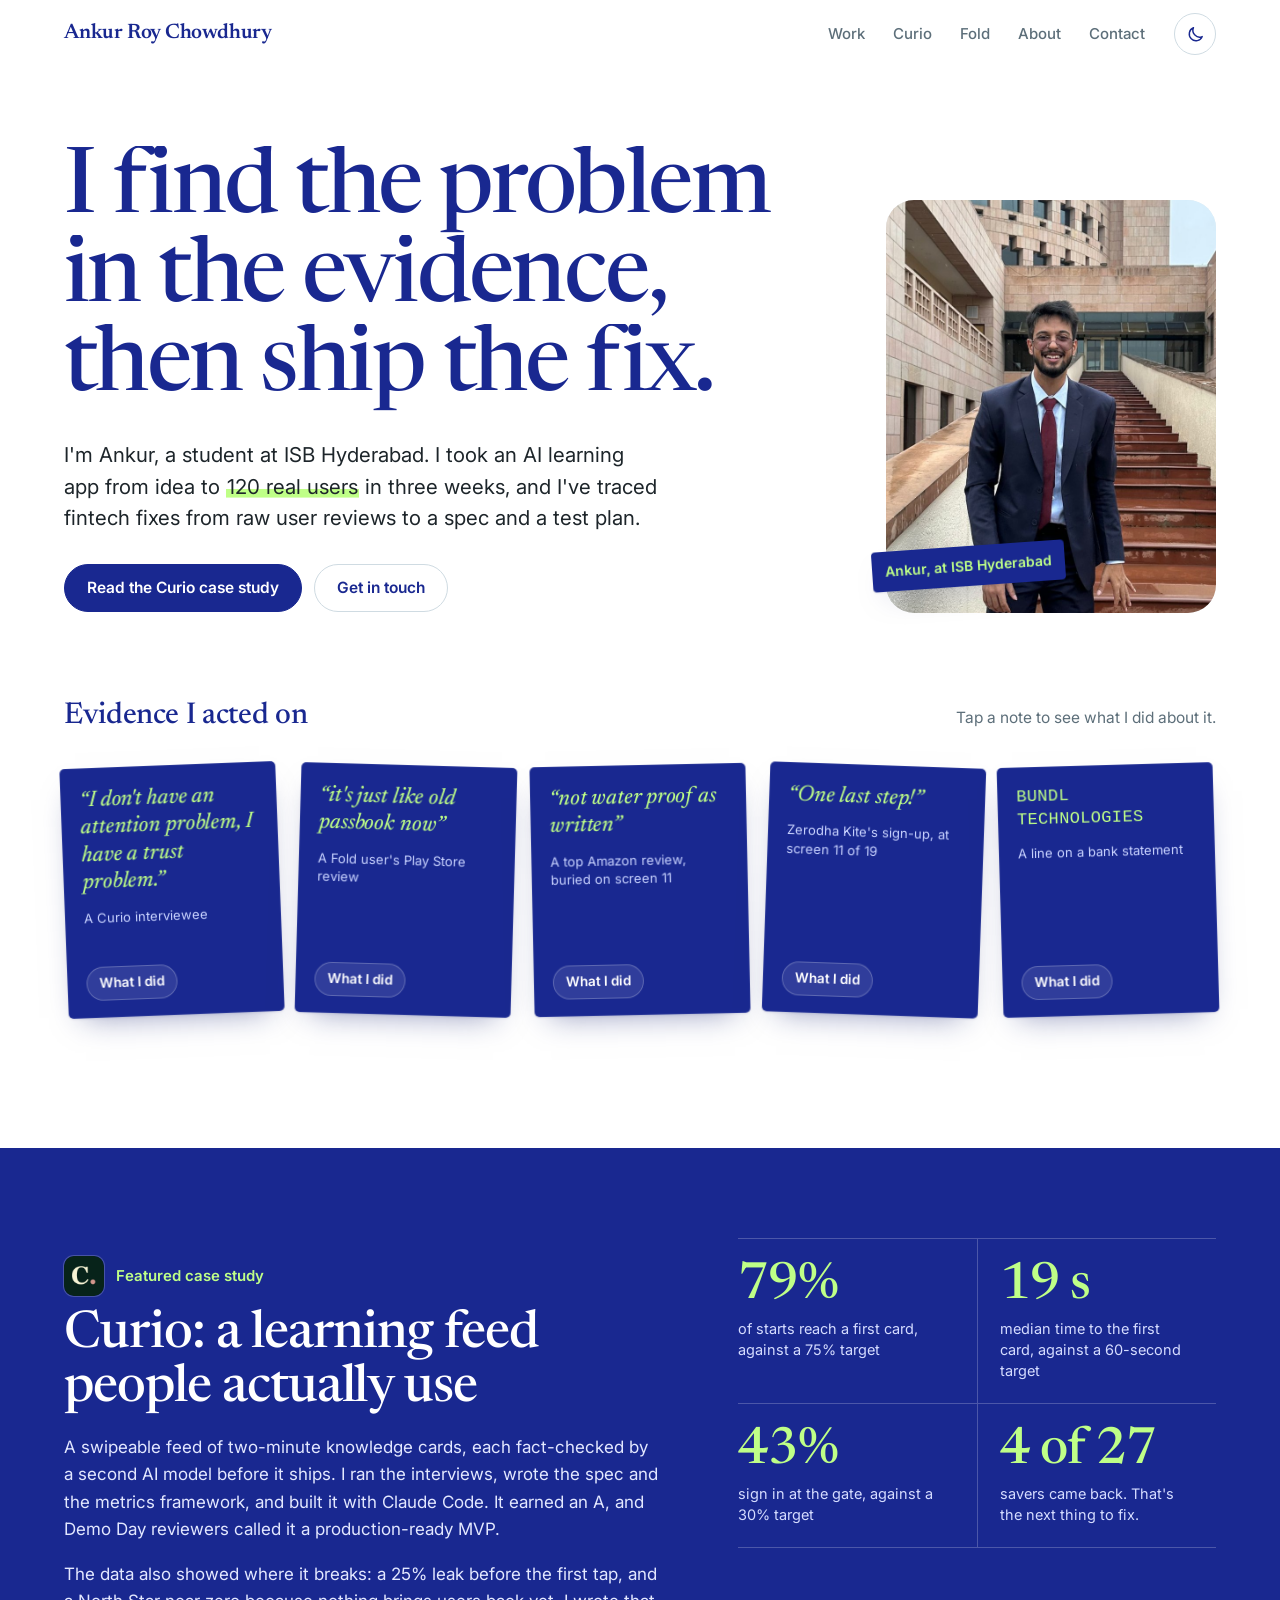
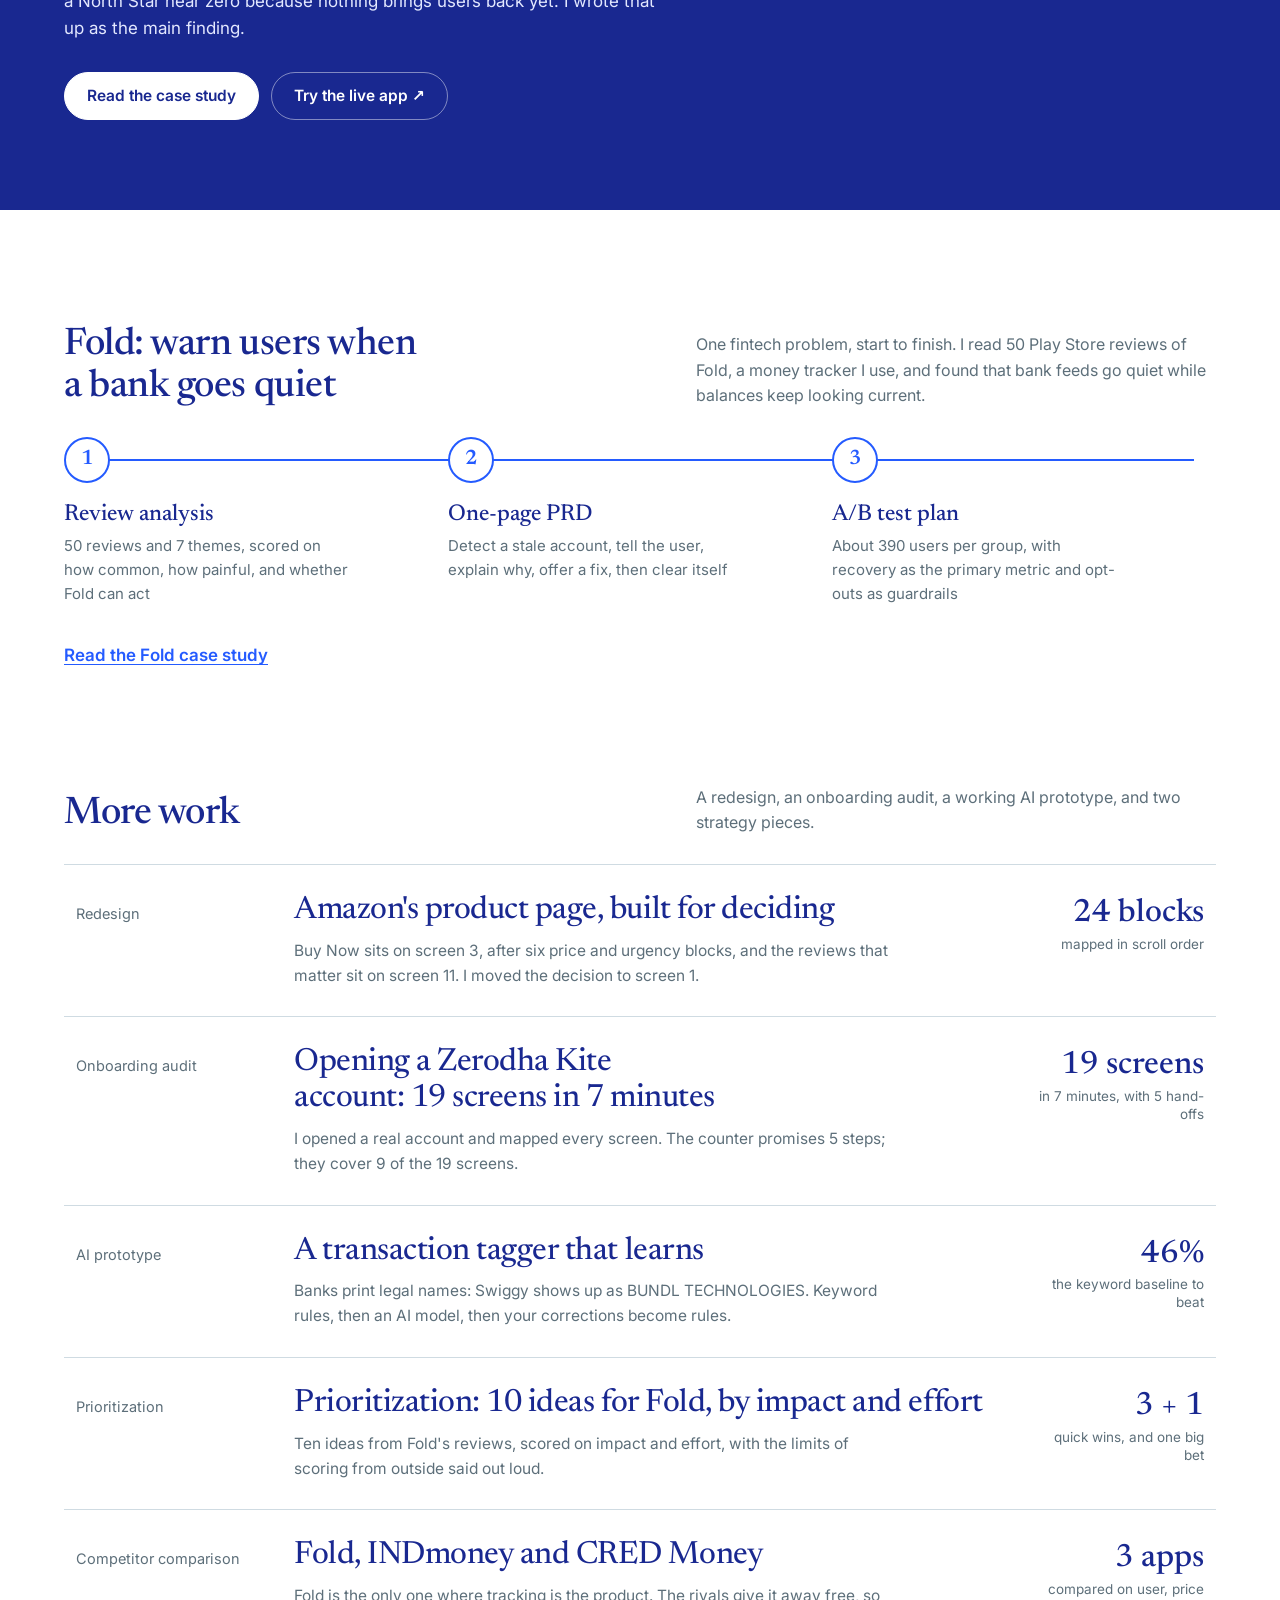
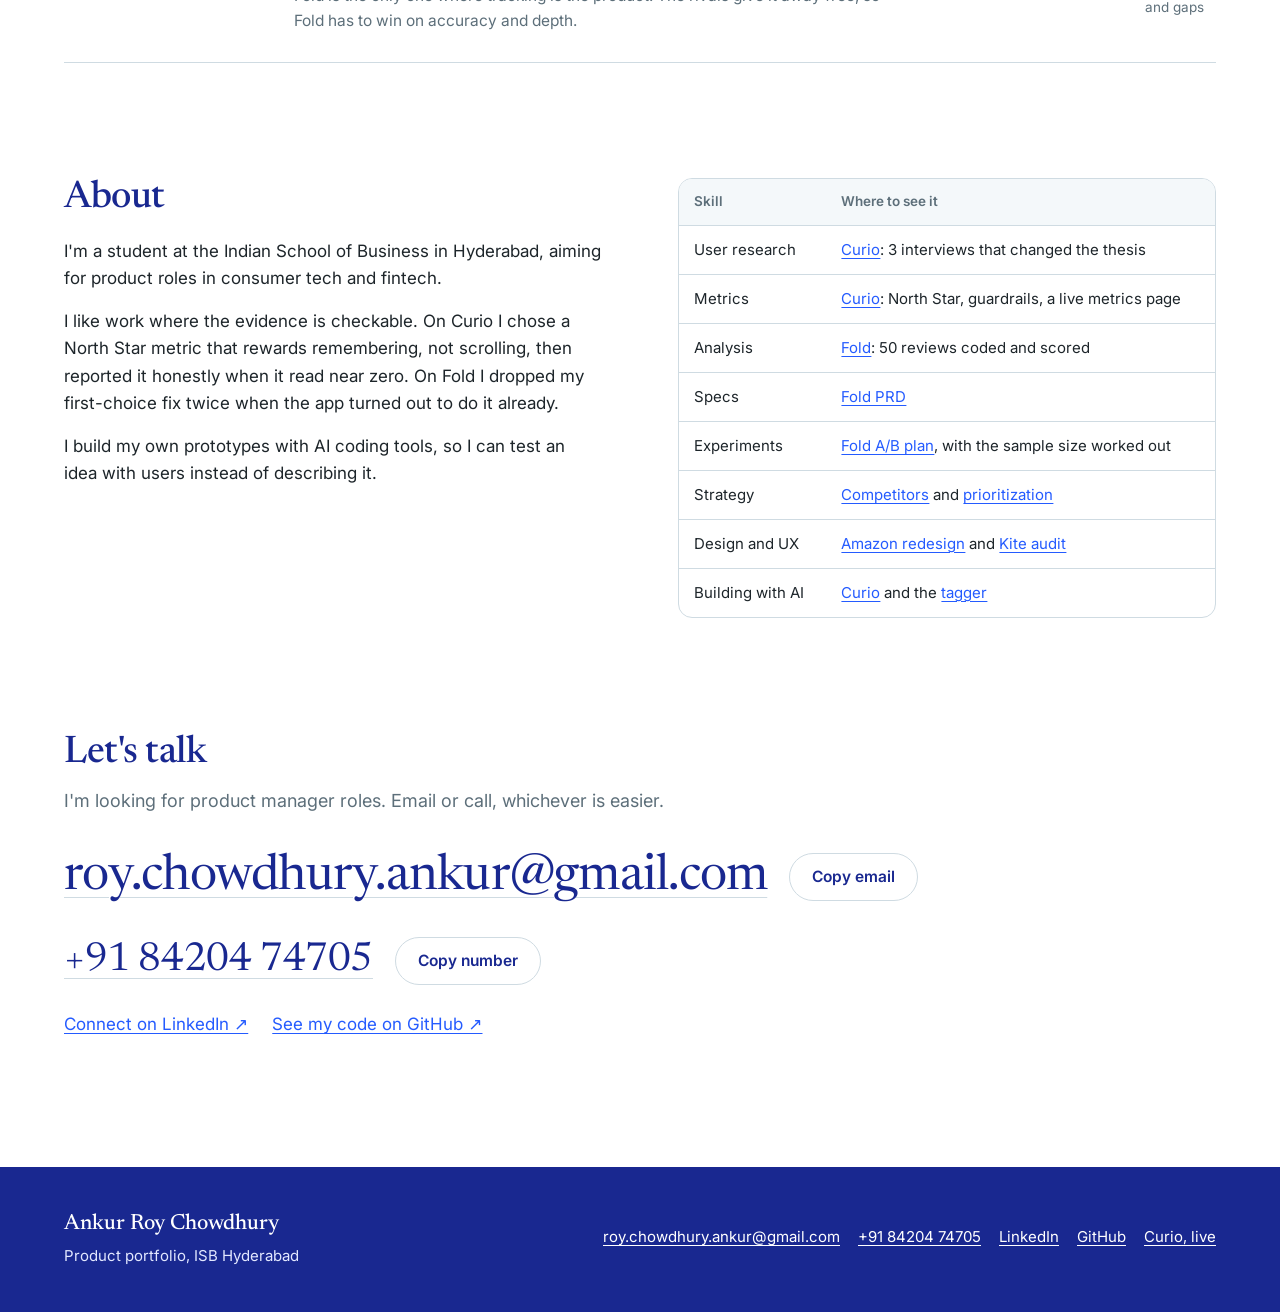
==== index.html @ 4458db8f "All files" ====
<!DOCTYPE html>
<html lang="en">
<head>
<meta charset="utf-8">
<meta name="viewport" content="width=device-width, initial-scale=1, viewport-fit=cover">
<title>Ankur Roy Chowdhury | Product portfolio</title>
<meta name="description" content="Product portfolio of Ankur Roy Chowdhury, ISB Hyderabad: a live AI product with 120 users, a fintech fix traced from 50 reviews to an A/B test, and audits of Amazon and Zerodha.">
<meta name="author" content="Ankur Roy Chowdhury">
<meta property="og:title" content="Ankur Roy Chowdhury | Product portfolio">
<meta property="og:description" content="Product portfolio of Ankur Roy Chowdhury, ISB Hyderabad: a live AI product with 120 users, a fintech fix traced from 50 reviews to an A/B test, and audits of Amazon and Zerodha.">
<meta property="og:type" content="website">
<meta property="og:image" content="/assets/img/og.png">
<meta name="twitter:card" content="summary_large_image">
<meta name="theme-color" content="#FFFFFF">
<link rel="icon" href="data:image/svg+xml,%3Csvg xmlns='http://www.w3.org/2000/svg' viewBox='0 0 64 64'%3E%3Crect width='64' height='64' rx='14' fill='%23192890'/%3E%3Crect x='14' y='40' width='36' height='8' rx='1' fill='%23BFFF87'/%3E%3Ctext x='32' y='45' font-family='Georgia,serif' font-size='38' font-weight='600' text-anchor='middle' fill='%23FFFFFF'%3EA%3C/text%3E%3C/svg%3E">
<link rel="apple-touch-icon" href="/assets/img/icon-180.png">
<link rel="preload" href="/assets/fonts/newsreader-latin.woff2" as="font" type="font/woff2" crossorigin>
<link rel="preload" href="/assets/fonts/inter-latin.woff2" as="font" type="font/woff2" crossorigin>
<link rel="stylesheet" href="/assets/site.css">
<script>(function(){var r=document.documentElement;r.classList.add('js');try{var t=localStorage.getItem('theme');if(t==='dark'||t==='light')r.setAttribute('data-theme',t)}catch(e){}try{if(document.referrer&&new URL(document.referrer).origin===location.origin)r.classList.add('no-intro')}catch(e){}})();</script>
<script src="/assets/site.js" defer></script>
</head>
<body>
<a class="skip" href="#main">Skip to content</a>

<header class="site-head"><div class="wrap head-row">
  <a class="brand" href="/">Ankur Roy Chowdhury</a>
  <nav class="nav" aria-label="Main">
    <a href="/#work">Work</a><a href="/curio">Curio</a><a href="/fold">Fold</a><a href="/#about">About</a><a href="/#contact">Contact</a>
  </nav>
  <div class="tools">
    <button class="icon-btn" type="button" data-haptics-toggle hidden aria-pressed="true" aria-label="Turn haptics off"><svg viewBox="0 0 24 24" fill="none" stroke="currentColor" stroke-width="1.8" stroke-linecap="round" stroke-linejoin="round" aria-hidden="true" focusable="false"><rect x="8" y="3.5" width="8" height="17" rx="2.2"/><path class="i-wave" d="M4.6 9v6M19.4 9v6M1.9 10.6v2.8M22.1 10.6v2.8"/><path class="i-slash" d="M3.5 3.5l17 17"/></svg></button>
    <button class="icon-btn" type="button" data-theme-toggle aria-label="Switch to dark mode"><svg class="i-moon" viewBox="0 0 24 24" fill="none" stroke="currentColor" stroke-width="1.8" stroke-linecap="round" stroke-linejoin="round" aria-hidden="true" focusable="false"><path d="M20.5 14.6A8.5 8.5 0 0 1 9.4 3.5a8.5 8.5 0 1 0 11.1 11.1z"/></svg><svg class="i-sun" viewBox="0 0 24 24" fill="none" stroke="currentColor" stroke-width="1.8" stroke-linecap="round" stroke-linejoin="round" aria-hidden="true" focusable="false"><circle cx="12" cy="12" r="4.2"/><path d="M12 2.5v2.2M12 19.3v2.2M4.6 4.6l1.6 1.6M17.8 17.8l1.6 1.6M2.5 12h2.2M19.3 12h2.2M4.6 19.4l1.6-1.6M17.8 6.2l1.6-1.6"/></svg></button>
    <button class="icon-btn menu-btn" type="button" aria-haspopup="dialog" aria-expanded="false" aria-label="Open menu"><svg viewBox="0 0 24 24" fill="none" stroke="currentColor" stroke-width="1.8" stroke-linecap="round" stroke-linejoin="round" aria-hidden="true" focusable="false"><path d="M4 7.5h16M4 12h16M4 16.5h16"/></svg></button>
  </div>
</div></header>
<dialog class="menu" aria-label="Menu">
  <div class="menu-top"><a class="brand" href="/">Ankur Roy Chowdhury</a><button class="icon-btn" type="button" data-close aria-label="Close menu"><svg viewBox="0 0 24 24" fill="none" stroke="currentColor" stroke-width="1.8" stroke-linecap="round" stroke-linejoin="round" aria-hidden="true" focusable="false"><path d="M6 6l12 12M18 6 6 18"/></svg></button></div>
  <ul class="menu-list"><li style="--i:0"><a href="/curio">Curio<small>A live AI product with 120 users</small></a></li><li style="--i:1"><a href="/fold">Fold<small>From 50 reviews to an A/B test</small></a></li><li style="--i:2"><a href="/amazon">Amazon redesign<small>A product page built for deciding</small></a></li><li style="--i:3"><a href="/kite">Kite onboarding audit<small>19 screens in 7 minutes</small></a></li><li style="--i:4"><a href="/tagger">Tagger prototype<small>An AI tagger that learns</small></a></li><li style="--i:5"><a href="/prioritization">Prioritization<small>10 ideas, 3 quick wins</small></a></li><li style="--i:6"><a href="/competitors">Competitors<small>Fold, INDmoney and CRED Money</small></a></li><li style="--i:7"><a href="/#about">About</a></li><li style="--i:8"><a href="/#contact">Contact</a></li></ul>
</dialog>
<main id="main">

<section class="hero wrap" aria-labelledby="hero-title">
  <div class="hero-grid">
    <div>
      <h1 id="hero-title"><span class="line"><span style="--i:0">I find the problem</span></span><span class="line"><span style="--i:1">in the evidence,</span></span><span class="line"><span style="--i:2">then ship the fix.</span></span></h1>
      <p class="lede">I'm Ankur, a student at ISB Hyderabad. I took an AI learning app from idea to <span class="hl">120 real users</span> in three weeks, and I've traced fintech fixes from raw user reviews to a spec and a test plan.</p>
      <div class="cta">
        <a class="btn" href="/curio">Read the Curio case study</a>
        <a class="btn ghost" href="#contact">Get in touch</a>
      </div>
    </div>
    <figure class="portrait">
      <img src="/assets/img/ankur.jpg" alt="Ankur Roy Chowdhury in a navy suit, smiling, on the steps at the ISB Hyderabad campus" width="750" height="1000" fetchpriority="high">
      <figcaption>Ankur, at ISB Hyderabad</figcaption>
    </figure>
  </div>
  <div class="evidence">
    <div class="evidence-head"><h2>Evidence I acted on</h2><p>Tap a note to see what I did about it.</p></div>
    <ul class="notes">
    <li class="note" style="--r:-2.2deg;--i:0">
      <div class="note-inner">
        <div class="note-face note-front">
          <p class="note-quote">“I don't have an attention problem, I have a trust problem.”</p>
          <p class="note-src">A Curio interviewee</p>
          <div class="note-foot"><button type="button" class="note-flip" aria-expanded="false">What I did</button></div>
        </div>
        <div class="note-face note-back">
          <p class="note-fix">So every Curio card is fact-checked by a second AI model first. 120 people used it in three weeks.</p>
          <div class="note-foot"><a class="note-link" href="/curio">Curio case study</a><button type="button" class="note-flip is-icon" aria-expanded="false" aria-label="Flip back to the evidence"><svg viewBox="0 0 24 24" fill="none" stroke="currentColor" stroke-width="1.8" stroke-linecap="round" stroke-linejoin="round" aria-hidden="true" focusable="false"><path d="M4 12a8 8 0 1 0 2.6-5.9"/><path d="M4 4.5v4.2h4.2"/></svg></button></div>
        </div>
      </div>
    </li>
    <li class="note" style="--r:1.6deg;--i:1">
      <div class="note-inner">
        <div class="note-face note-front">
          <p class="note-quote">“it's just like old passbook now”</p>
          <p class="note-src">A Fold user's Play Store review</p>
          <div class="note-foot"><button type="button" class="note-flip" aria-expanded="false">What I did</button></div>
        </div>
        <div class="note-face note-back">
          <p class="note-fix">Bank feeds go quiet while balances still look current. I spec'd an alert, and an A/B test to prove it.</p>
          <div class="note-foot"><a class="note-link" href="/fold">See the Fold fix</a><button type="button" class="note-flip is-icon" aria-expanded="false" aria-label="Flip back to the evidence"><svg viewBox="0 0 24 24" fill="none" stroke="currentColor" stroke-width="1.8" stroke-linecap="round" stroke-linejoin="round" aria-hidden="true" focusable="false"><path d="M4 12a8 8 0 1 0 2.6-5.9"/><path d="M4 4.5v4.2h4.2"/></svg></button></div>
        </div>
      </div>
    </li>
    <li class="note" style="--r:-1.2deg;--i:2">
      <div class="note-inner">
        <div class="note-face note-front">
          <p class="note-quote">“not water proof as written”</p>
          <p class="note-src">A top Amazon review, buried on screen 11</p>
          <div class="note-foot"><button type="button" class="note-flip" aria-expanded="false">What I did</button></div>
        </div>
        <div class="note-face note-back">
          <p class="note-fix">My redesign moves what buyers say, good and bad, to screen 1, next to the Buy button.</p>
          <div class="note-foot"><a class="note-link" href="/amazon">See the redesign</a><button type="button" class="note-flip is-icon" aria-expanded="false" aria-label="Flip back to the evidence"><svg viewBox="0 0 24 24" fill="none" stroke="currentColor" stroke-width="1.8" stroke-linecap="round" stroke-linejoin="round" aria-hidden="true" focusable="false"><path d="M4 12a8 8 0 1 0 2.6-5.9"/><path d="M4 4.5v4.2h4.2"/></svg></button></div>
        </div>
      </div>
    </li>
    <li class="note" style="--r:2deg;--i:3">
      <div class="note-inner">
        <div class="note-face note-front">
          <p class="note-quote">“One last step!”</p>
          <p class="note-src">Zerodha Kite's sign-up, at screen 11 of 19</p>
          <div class="note-foot"><button type="button" class="note-flip" aria-expanded="false">What I did</button></div>
        </div>
        <div class="note-face note-back">
          <p class="note-fix">Eight more screens followed. I'd show the time left, not a step count that undercounts.</p>
          <div class="note-foot"><a class="note-link" href="/kite">Read the audit</a><button type="button" class="note-flip is-icon" aria-expanded="false" aria-label="Flip back to the evidence"><svg viewBox="0 0 24 24" fill="none" stroke="currentColor" stroke-width="1.8" stroke-linecap="round" stroke-linejoin="round" aria-hidden="true" focusable="false"><path d="M4 12a8 8 0 1 0 2.6-5.9"/><path d="M4 4.5v4.2h4.2"/></svg></button></div>
        </div>
      </div>
    </li>
    <li class="note" style="--r:-1.6deg;--i:4">
      <div class="note-inner">
        <div class="note-face note-front">
          <p class="note-quote is-mono">BUNDL TECHNOLOGIES</p>
          <p class="note-src">A line on a bank statement</p>
          <div class="note-foot"><button type="button" class="note-flip" aria-expanded="false">What I did</button></div>
        </div>
        <div class="note-face note-back">
          <p class="note-fix">That's Swiggy. My prototype tags names like this with AI, then learns from your corrections.</p>
          <div class="note-foot"><a class="note-link" href="/tagger">Try the prototype</a><button type="button" class="note-flip is-icon" aria-expanded="false" aria-label="Flip back to the evidence"><svg viewBox="0 0 24 24" fill="none" stroke="currentColor" stroke-width="1.8" stroke-linecap="round" stroke-linejoin="round" aria-hidden="true" focusable="false"><path d="M4 12a8 8 0 1 0 2.6-5.9"/><path d="M4 4.5v4.2h4.2"/></svg></button></div>
        </div>
      </div>
    </li>
    </ul>
  </div>
</section>

<section class="band" id="work" aria-labelledby="curio-h">
  <div class="wrap band-grid">
    <div>
      <p class="label"><img class="curio-mark" src="/assets/img/curio-mark.png" alt="" width="40" height="40">Featured case study</p>
      <h2 id="curio-h" data-vt="curio">Curio: a learning feed people actually use</h2>
      <p>A swipeable feed of two-minute knowledge cards, each fact-checked by a second AI model before it ships. I ran the interviews, wrote the spec and the metrics framework, and built it with Claude Code. It earned an A, and Demo Day reviewers called it a production-ready MVP.</p>
      <p>The data also showed where it breaks: a 25% leak before the first tap, and a North Star near zero because nothing brings users back yet. I wrote that up as the main finding.</p>
      <div class="cta">
        <a class="btn" href="/curio">Read the case study</a>
        <a class="btn ghost" href="https://curio-three-iota.vercel.app/">Try the live app ↗</a>
      </div>
    </div>
    <ul class="stats" aria-label="Curio results">
      <li><span class="n"><span data-count="79">79</span>%</span><span class="what">of starts reach a first card, against a 75% target</span></li>
      <li><span class="n"><span data-count="19">19</span> s</span><span class="what">median time to the first card, against a 60-second target</span></li>
      <li><span class="n"><span data-count="43">43</span>%</span><span class="what">sign in at the gate, against a 30% target</span></li>
      <li><span class="n"><span data-count="4">4</span> of 27</span><span class="what">savers came back. That's the next thing to fix.</span></li>
    </ul>
  </div>
</section>

<section class="section wrap" aria-labelledby="fold-h">
  <div class="section-head">
    <h2 id="fold-h" data-vt="fold">Fold: warn users when a bank goes quiet</h2>
    <p>One fintech problem, start to finish. I read 50 Play Store reviews of Fold, a money tracker I use, and found that bank feeds go quiet while balances keep looking current.</p>
  </div>
  <ol class="seq">
    <li><a href="/fold#reviews"><span class="num">1</span><span class="txt"><strong>Review analysis</strong><span class="d">50 reviews and 7 themes, scored on how common, how painful, and whether Fold can act</span></span></a></li>
    <li><a href="/fold#prd"><span class="num">2</span><span class="txt"><strong>One-page PRD</strong><span class="d">Detect a stale account, tell the user, explain why, offer a fix, then clear itself</span></span></a></li>
    <li><a href="/fold#test"><span class="num">3</span><span class="txt"><strong>A/B test plan</strong><span class="d">About 390 users per group, with recovery as the primary metric and opt-outs as guardrails</span></span></a></li>
  </ol>
  <a class="more-link" href="/fold">Read the Fold case study</a>
</section>

<section class="section wrap" aria-labelledby="more-h">
  <div class="section-head"><h2 id="more-h">More work</h2><p>A redesign, an onboarding audit, a working AI prototype, and two strategy pieces.</p></div>
  <ul class="index">
    <li><a href="/amazon">
      <span class="kind">Redesign</span>
      <div class="main"><h3 data-vt="amazon"><span>Amazon's product page, built for deciding</span></h3><p>Buy Now sits on screen 3, after six price and urgency blocks, and the reviews that matter sit on screen 11. I moved the decision to screen 1.</p></div>
      <span class="fig"><b>24 blocks</b><span>mapped in scroll order</span></span>
    </a></li>
    <li><a href="/kite">
      <span class="kind">Onboarding audit</span>
      <div class="main"><h3 data-vt="kite"><span>Opening a Zerodha Kite account: 19 screens in 7 minutes</span></h3><p>I opened a real account and mapped every screen. The counter promises 5 steps; they cover 9 of the 19 screens.</p></div>
      <span class="fig"><b>19 screens</b><span>in 7 minutes, with 5 hand-offs</span></span>
    </a></li>
    <li><a href="/tagger">
      <span class="kind">AI prototype</span>
      <div class="main"><h3 data-vt="tagger"><span>A transaction tagger that learns</span></h3><p>Banks print legal names: Swiggy shows up as BUNDL TECHNOLOGIES. Keyword rules, then an AI model, then your corrections become rules.</p></div>
      <span class="fig"><b>46%</b><span>the keyword baseline to beat</span></span>
    </a></li>
    <li><a href="/prioritization">
      <span class="kind">Prioritization</span>
      <div class="main"><h3 data-vt="prioritization"><span>Prioritization: 10 ideas for Fold, by impact and effort</span></h3><p>Ten ideas from Fold's reviews, scored on impact and effort, with the limits of scoring from outside said out loud.</p></div>
      <span class="fig"><b>3 + 1</b><span>quick wins, and one big bet</span></span>
    </a></li>
    <li><a href="/competitors">
      <span class="kind">Competitor comparison</span>
      <div class="main"><h3 data-vt="competitors"><span>Fold, INDmoney and CRED Money</span></h3><p>Fold is the only one where tracking is the product. The rivals give it away free, so Fold has to win on accuracy and depth.</p></div>
      <span class="fig"><b>3 apps</b><span>compared on user, price and gaps</span></span>
    </a></li>
  </ul>
</section>

<section class="section wrap" id="about" aria-labelledby="about-h">
  <div class="about">
    <div class="about-text">
      <h2 id="about-h">About</h2>
      <p>I'm a student at the Indian School of Business in Hyderabad, aiming for product roles in consumer tech and fintech.</p>
      <p>I like work where the evidence is checkable. On Curio I chose a North Star metric that rewards remembering, not scrolling, then reported it honestly when it read near zero. On Fold I dropped my first-choice fix twice when the app turned out to do it already.</p>
      <p>I build my own prototypes with AI coding tools, so I can test an idea with users instead of describing it.</p>
    </div>
    <div><div class='table-wrap' tabindex='0' role='region' aria-label='Table: Skill, Where to see it'><table><thead><tr><th scope='col'>Skill</th><th scope='col'>Where to see it</th></tr></thead><tbody><tr><td>User research</td><td><a href='/curio'>Curio</a>: 3 interviews that changed the thesis</td></tr><tr><td>Metrics</td><td><a href='/curio'>Curio</a>: North Star, guardrails, a live metrics page</td></tr><tr><td>Analysis</td><td><a href='/fold#reviews'>Fold</a>: 50 reviews coded and scored</td></tr><tr><td>Specs</td><td><a href='/fold#prd'>Fold PRD</a></td></tr><tr><td>Experiments</td><td><a href='/fold#test'>Fold A/B plan</a>, with the sample size worked out</td></tr><tr><td>Strategy</td><td><a href='/competitors'>Competitors</a> and <a href='/prioritization'>prioritization</a></td></tr><tr><td>Design and UX</td><td><a href='/amazon'>Amazon redesign</a> and <a href='/kite'>Kite audit</a></td></tr><tr><td>Building with AI</td><td><a href='/curio'>Curio</a> and the <a href='/tagger'>tagger</a></td></tr></tbody></table></div></div>
  </div>
</section>

<section class="section wrap" id="contact" aria-labelledby="contact-h">
  <h2 id="contact-h">Let's talk</h2>
  <p class="muted contact-lede">I'm looking for product manager roles. Email or call, whichever is easier.</p>
  <div class="contact-box">
    <a class="email-big" href="mailto:roy.chowdhury.ankur@gmail.com">roy.chowdhury.ankur@gmail.com</a>
    <button type="button" class="btn ghost" data-copy="roy.chowdhury.ankur@gmail.com" data-copied="Email copied">Copy email</button>
  </div>
  <div class="contact-box">
    <a class="phone-big" href="tel:+918420474705">+91 84204 74705</a>
    <button type="button" class="btn ghost" data-copy="+91 84204 74705" data-copied="Number copied">Copy number</button>
  </div>
  <p class="contact-more"><a href="https://www.linkedin.com/in/ankurrc/">Connect on LinkedIn ↗</a><a href="https://github.com/arcy1410">See my code on GitHub ↗</a></p>
</section>

</main>
<footer class="site-foot"><div class="wrap">
  <div><strong>Ankur Roy Chowdhury</strong><span>Product portfolio, ISB Hyderabad</span></div>
  <div class="foot-links"><a href="mailto:roy.chowdhury.ankur@gmail.com">roy.chowdhury.ankur@gmail.com</a><a href="tel:+918420474705">+91 84204 74705</a><a href="https://www.linkedin.com/in/ankurrc/">LinkedIn</a><a href="https://github.com/arcy1410">GitHub</a><a href="https://curio-three-iota.vercel.app/">Curio, live</a></div>
</div></footer>
</body>
</html>
---- assets/site.css ----
/* Ankur Roy Chowdhury · portfolio
   Palette from ISB's brand: Legacy Blue headlines, Innovation Blue for anything you can act on,
   Future Green only as highlighter lines and sticky-note text, cool greys for body copy and rules.
   Type: Inter (ISB's body face) and Newsreader (a free stand-in for ISB's licensed Reckless serif).
   The memorable moment is the hero's wall of evidence notes; everything else stays quiet. */

@font-face { font-family: "Inter Variable"; font-style: normal; font-display: swap; font-weight: 100 900;
  src: url(/assets/fonts/inter-latin.woff2) format("woff2");
  unicode-range: U+0000-00FF, U+0131, U+0152-0153, U+02BB-02BC, U+02C6, U+02DA, U+02DC, U+0304, U+0308, U+0329, U+2000-206F, U+20AC, U+2122, U+2191, U+2193, U+2212, U+2215, U+FEFF, U+FFFD; }
@font-face { font-family: "Inter Variable"; font-style: normal; font-display: swap; font-weight: 100 900;
  src: url(/assets/fonts/inter-latin-ext.woff2) format("woff2");
  unicode-range: U+0100-02BA, U+02BD-02C5, U+02C7-02CC, U+02CE-02D7, U+02DD-02FF, U+1D00-1DBF, U+1E00-1E9F, U+1EF2-1EFF, U+2020, U+20A0-20AB, U+20AD-20C0, U+2113, U+2C60-2C7F, U+A720-A7FF; }
@font-face { font-family: "Newsreader Variable"; font-style: normal; font-display: swap; font-weight: 200 800;
  src: url(/assets/fonts/newsreader-latin.woff2) format("woff2");
  unicode-range: U+0000-00FF, U+0131, U+0152-0153, U+02BB-02BC, U+02C6, U+02DA, U+02DC, U+0304, U+0308, U+0329, U+2000-206F, U+20AC, U+2122, U+2191, U+2193, U+2212, U+2215, U+FEFF, U+FFFD; }
@font-face { font-family: "Newsreader Variable"; font-style: normal; font-display: swap; font-weight: 200 800;
  src: url(/assets/fonts/newsreader-latin-ext.woff2) format("woff2");
  unicode-range: U+0100-02BA, U+02BD-02C5, U+02C7-02CC, U+02CE-02D7, U+02DD-02FF, U+1D00-1DBF, U+1E00-1E9F, U+1EF2-1EFF, U+2020, U+20A0-20AB, U+20AD-20C0, U+2113, U+2C60-2C7F, U+A720-A7FF; }
@font-face { font-family: "Newsreader Variable"; font-style: italic; font-display: swap; font-weight: 200 800;
  src: url(/assets/fonts/newsreader-italic-latin.woff2) format("woff2");
  unicode-range: U+0000-00FF, U+0131, U+0152-0153, U+02BB-02BC, U+02C6, U+02DA, U+02DC, U+0304, U+0308, U+0329, U+2000-206F, U+20AC, U+2122, U+2191, U+2193, U+2212, U+2215, U+FEFF, U+FFFD; }
@font-face { font-family: "Newsreader Variable"; font-style: italic; font-display: swap; font-weight: 200 800;
  src: url(/assets/fonts/newsreader-italic-latin-ext.woff2) format("woff2");
  unicode-range: U+0100-02BA, U+02BD-02C5, U+02C7-02CC, U+02CE-02D7, U+02DD-02FF, U+1D00-1DBF, U+1E00-1E9F, U+1EF2-1EFF, U+2020, U+20A0-20AB, U+20AD-20C0, U+2113, U+2C60-2C7F, U+A720-A7FF; }

:root {
  --legacy: #192890;
  --legacy-deep: #131F70;
  --innovation: #245BFF;
  --future: #BFFF87;

  --paper: #FFFFFF;
  --surface: #F4F8FA;
  --card: #FFFFFF;
  --tint: #E6EBEE;
  --rule: #CFDBE2;
  --head: #192890;
  --ink: #1D252A;
  --muted: #5D6F7A;
  --accent: #245BFF;
  --btn-bg: #192890;
  --btn-fg: #FFFFFF;
  --btn-hover: #245BFF;
  --hl: #BFFF87;
  --hl-pos: 0 92%;
  --hl-h: .42em;
  --note-bg: #192890;
  --note-fg: #BFFF87;
  --note-text: #FFFFFF;
  --note-sub: #C9D3FF;
  --progress: #245BFF;
  --good: #1D7A3A;
  --bad: #B42318;
  --warn: #8A5300;
  --warn-soft: #FBF0DC;
  --sp: #E12433;
  --pr: #006275;
  --shadow: 0 1px 2px rgba(19, 31, 112, .10), 0 14px 30px -16px rgba(19, 31, 112, .50);

  --font-display: "Newsreader Variable", "Newsreader", Georgia, "Times New Roman", serif;
  --font-body: "Inter Variable", "Inter", system-ui, -apple-system, "Segoe UI", sans-serif;
  --font-mono: ui-monospace, "SF Mono", Menlo, Consolas, monospace;
  --ease: cubic-bezier(.2, .8, .2, 1);
  --wrap: 1200px;
  color-scheme: light;
}
@media (prefers-color-scheme: dark) {
  :root:not([data-theme="light"]) {
    --paper: #0C1240; --surface: #121A55; --card: #121A55; --tint: #1A246C; --rule: #2A3680;
    --head: #FFFFFF; --ink: #E1E7F3; --muted: #A3B0C9; --accent: #8EA6FF;
    --btn-bg: #FFFFFF; --btn-fg: #192890; --btn-hover: #E6EBEE;
    --hl-pos: 0 100%; --hl-h: .16em; --progress: #BFFF87;
    --good: #6BCB86; --bad: #F2867B; --warn: #E8B45C; --warn-soft: #3A2C13; --sp: #FF8A92; --pr: #4FD1C5;
    --shadow: 0 1px 2px rgba(0, 0, 0, .4), 0 16px 32px -16px rgba(0, 0, 0, .75);
    color-scheme: dark;
  }
}
:root[data-theme="dark"] {
  --paper: #0C1240; --surface: #121A55; --card: #121A55; --tint: #1A246C; --rule: #2A3680;
  --head: #FFFFFF; --ink: #E1E7F3; --muted: #A3B0C9; --accent: #8EA6FF;
  --btn-bg: #FFFFFF; --btn-fg: #192890; --btn-hover: #E6EBEE;
  --hl-pos: 0 100%; --hl-h: .16em; --progress: #BFFF87;
  --good: #6BCB86; --bad: #F2867B; --warn: #E8B45C; --warn-soft: #3A2C13; --sp: #FF8A92; --pr: #4FD1C5;
  --shadow: 0 1px 2px rgba(0, 0, 0, .4), 0 16px 32px -16px rgba(0, 0, 0, .75);
  color-scheme: dark;
}

/* ---------- Base ---------- */
* { box-sizing: border-box; }
html { -webkit-text-size-adjust: 100%; scroll-padding-top: 88px; }
@media (prefers-reduced-motion: no-preference) { html { scroll-behavior: smooth; } }
body { margin: 0; background: var(--paper); color: var(--ink); font-family: var(--font-body); font-size: 17px; line-height: 1.6; font-optical-sizing: auto; -webkit-font-smoothing: antialiased; text-rendering: optimizeLegibility; }
img { max-width: 100%; height: auto; display: block; }
a { color: var(--accent); text-decoration-thickness: 1px; text-underline-offset: 3px; }
a:hover { text-decoration-thickness: 2px; }
:focus-visible { outline: 2px solid var(--accent); outline-offset: 3px; border-radius: 6px; }
h1, h2, h3 { font-family: var(--font-display); font-weight: 500; line-height: 1.1; letter-spacing: -.012em; color: var(--head); margin: 0; text-wrap: balance; }
h1 { font-size: clamp(38px, 5.6vw, 64px); line-height: 1.04; letter-spacing: -.02em; }
h2 { font-size: clamp(28px, 3.2vw, 38px); }
h3 { font-size: 22px; line-height: 1.2; }
p { margin: 0; }
::selection { background: var(--future); color: #192890; }
.wrap { max-width: var(--wrap); margin-inline: auto; padding-inline: 24px; }
.muted { color: var(--muted); }
.skip { position: absolute; left: 12px; top: -64px; z-index: 100; background: var(--btn-bg); color: var(--btn-fg); padding: 10px 16px; border-radius: 999px; text-decoration: none; font-weight: 600; }
.skip:focus { top: 12px; }

/* Highlighter lines: ISB's Future Green, drawn when the evidence scrolls into view */
.hl { background-image: linear-gradient(var(--hl), var(--hl)); background-repeat: no-repeat; background-size: 100% var(--hl-h); background-position: var(--hl-pos); padding: 0 .06em; -webkit-box-decoration-break: clone; box-decoration-break: clone; color: inherit; transition: background-size .9s var(--ease); }
.js .hl:not(.is-in) { background-size: 0% var(--hl-h); }

/* ---------- Buttons ---------- */
.btn { display: inline-flex; align-items: center; justify-content: center; gap: 8px; min-height: 48px; padding: 12px 22px; border-radius: 999px; font: 600 15.5px/1.2 var(--font-body); text-decoration: none; cursor: pointer; border: 1.5px solid var(--btn-bg); background: var(--btn-bg); color: var(--btn-fg); transition: background .2s, border-color .2s, color .2s, transform .15s var(--ease); -webkit-tap-highlight-color: transparent; }
.btn:hover { background: var(--btn-hover); border-color: var(--btn-hover); text-decoration: none; }
.btn:active { transform: scale(.97); }
.btn.ghost { background: transparent; color: var(--head); border-color: var(--rule); }
.btn.ghost:hover { border-color: var(--head); background: var(--surface); }
.btn.solid { background: var(--btn-bg); color: var(--btn-fg); }
.btn:disabled { opacity: .5; cursor: default; transform: none; }

/* ---------- Header ---------- */
.progress { position: fixed; inset: 0 0 auto 0; height: 3px; z-index: 60; background: var(--progress); transform-origin: 0 50%; transform: scaleX(var(--p, 0)); pointer-events: none; }
.site-head { position: sticky; top: 0; z-index: 50; view-transition-name: site-head; background: color-mix(in srgb, var(--paper) 84%, transparent); -webkit-backdrop-filter: saturate(1.5) blur(14px); backdrop-filter: saturate(1.5) blur(14px); border-bottom: 1px solid transparent; transition: transform .35s var(--ease), border-color .2s; }
.site-head.is-scrolled { border-bottom-color: var(--rule); }
.site-head.is-hidden { transform: translateY(-101%); }
.head-row { display: flex; align-items: center; gap: 16px; min-height: 68px; }
.brand { font-family: var(--font-display); font-size: 21px; font-weight: 600; color: var(--head); text-decoration: none; letter-spacing: -.01em; margin-right: auto; white-space: nowrap; }
.nav { display: flex; gap: 2px; }
.nav a { color: var(--muted); text-decoration: none; font-size: 15px; font-weight: 500; padding: 8px 13px; border-radius: 999px; transition: color .2s, background .2s; }
.nav a:hover { color: var(--head); background: var(--surface); }
.nav a[aria-current="page"] { color: var(--head); background: var(--surface); }
.tools { display: flex; gap: 8px; }
.icon-btn { width: 42px; height: 42px; border-radius: 999px; border: 1px solid var(--rule); background: transparent; color: var(--head); display: inline-grid; place-items: center; cursor: pointer; padding: 0; transition: background .2s, border-color .2s, transform .15s var(--ease); -webkit-tap-highlight-color: transparent; }
.icon-btn:hover { background: var(--surface); border-color: var(--head); }
.icon-btn:active { transform: scale(.9); }
.icon-btn svg { width: 19px; height: 19px; }
.icon-btn[hidden] { display: none; }
.i-sun, .i-slash { display: none; }
:root[data-theme="dark"] .i-sun { display: block; }
:root[data-theme="dark"] .i-moon { display: none; }
@media (prefers-color-scheme: dark) {
  :root:not([data-theme="light"]) .i-sun { display: block; }
  :root:not([data-theme="light"]) .i-moon { display: none; }
}
[data-haptics-toggle][aria-pressed="false"] { color: var(--muted); }
[data-haptics-toggle][aria-pressed="false"] .i-slash { display: block; }
[data-haptics-toggle][aria-pressed="false"] .i-wave { opacity: .2; }
.menu-btn { display: none; }

/* Mobile menu: a full-height sheet */
.menu { border: 0; padding: 0; margin: 0; width: 100%; max-width: none; height: 100%; max-height: none; background: var(--paper); color: var(--ink); }
.menu::backdrop { background: transparent; }
.menu[open] { display: flex; flex-direction: column; }
.menu-top { display: flex; justify-content: space-between; align-items: center; min-height: 68px; padding-inline: 20px; border-bottom: 1px solid var(--rule); }
.menu-list { list-style: none; margin: 0; padding: 8px 20px 40px; overflow: auto; }
.menu-list a { display: block; font-family: var(--font-display); font-size: 29px; line-height: 1.15; color: var(--head); text-decoration: none; padding: 14px 0; border-bottom: 1px solid var(--rule); }
.menu-list small { display: block; font-family: var(--font-body); font-size: 14px; color: var(--muted); margin-top: 4px; }

/* ---------- Home: hero ---------- */
.hero { padding-top: clamp(36px, 6vw, 80px); }
.hero-grid { display: grid; grid-template-columns: minmax(0, 1fr) minmax(240px, 330px); gap: clamp(32px, 5vw, 80px); align-items: end; }
.hero h1 { font-size: clamp(42px, 7.1vw, 92px); font-weight: 460; line-height: .98; letter-spacing: -.028em; }
.hero h1 .line { display: block; overflow: hidden; padding-bottom: .1em; margin-bottom: -.1em; }
.hero h1 .line > span { display: inline-block; }
.lede { font-size: clamp(18px, 1.6vw, 20.5px); line-height: 1.55; max-width: 46ch; margin-top: 26px; color: var(--ink); }
.cta { display: flex; flex-wrap: wrap; gap: 12px; margin-top: 30px; }
.portrait { margin: 0; position: relative; }
.portrait img { width: 100%; aspect-ratio: 4 / 5; object-fit: cover; object-position: 50% 26%; border-radius: 28px; background: var(--tint); }
.portrait figcaption { position: absolute; left: -14px; bottom: 26px; rotate: -4deg; background: var(--note-bg); color: var(--note-fg); font-size: 14px; font-weight: 600; padding: 9px 13px; border-radius: 4px; box-shadow: var(--shadow); }

.evidence { margin-top: clamp(48px, 7vw, 88px); }
.evidence-head { display: flex; justify-content: space-between; align-items: baseline; gap: 8px 24px; flex-wrap: wrap; }
.evidence-head h2 { font-size: clamp(24px, 2.4vw, 30px); }
.evidence-head p { color: var(--muted); font-size: 15.5px; }

.notes { list-style: none; margin: 22px 0 0; padding: 10px 0 18px; display: grid; grid-template-columns: repeat(5, minmax(0, 1fr)); gap: 18px; }
.note { position: relative; perspective: 1100px; rotate: var(--r, 0deg); transition: rotate .35s var(--ease), translate .35s var(--ease); cursor: pointer; -webkit-tap-highlight-color: transparent; }
.note:hover { rotate: 0deg; translate: 0 -4px; }
.note-inner { position: relative; min-height: 250px; transform-style: preserve-3d; transform: rotateX(var(--tx, 0deg)) rotateY(calc(var(--ty, 0deg) + var(--flip, 0deg))); transition: transform .18s ease-out; }
.note.is-flipped { --flip: 180deg; }
.note.is-flipping .note-inner { transition: transform .7s var(--ease); }
.note-face { position: absolute; inset: 0; backface-visibility: hidden; -webkit-backface-visibility: hidden; background: var(--note-bg); color: var(--note-text); border-radius: 5px; padding: 18px 18px 16px; display: flex; flex-direction: column; gap: 12px; box-shadow: var(--shadow); border: 1px solid rgba(255, 255, 255, .06); }
.note-back { transform: rotateY(180deg); background: var(--legacy-deep); }
.note-quote { font-family: var(--font-display); font-style: italic; font-weight: 450; font-size: 22.5px; line-height: 1.22; color: var(--note-fg); margin: 0; letter-spacing: -.005em; }
.note-src { font-size: 13px; line-height: 1.4; color: var(--note-sub); }
.note-fix { font-size: 15px; line-height: 1.5; color: var(--note-text); }
.note-link { color: var(--note-fg); font-weight: 600; font-size: 14.5px; text-underline-offset: 4px; }
.note-foot { margin-top: auto; display: flex; justify-content: space-between; align-items: center; gap: 8px; flex-wrap: wrap; }
.note-flip { font: 600 13.5px/1 var(--font-body); color: var(--note-text); background: rgba(255, 255, 255, .1); border: 1px solid rgba(255, 255, 255, .22); border-radius: 999px; padding: 8px 12px; min-height: 34px; cursor: pointer; transition: background .2s; }
.note-flip:hover { background: rgba(255, 255, 255, .2); }
.note-flip:focus-visible, .note-link:focus-visible { outline-color: var(--future); }

/* ---------- Home: featured band ---------- */
.band { background: var(--legacy); color: #FFFFFF; margin-top: clamp(64px, 9vw, 120px); padding: clamp(56px, 7vw, 96px) 0; }
:root[data-theme="dark"] .band { background: #16217A; }
@media (prefers-color-scheme: dark) { :root:not([data-theme="light"]) .band { background: #16217A; } }
.band-grid { display: grid; grid-template-columns: minmax(0, 1.25fr) minmax(0, 1fr); gap: clamp(32px, 6vw, 96px); align-items: start; }
.band .label { color: var(--future); font-weight: 600; font-size: 15px; }
.band h2 { color: #FFFFFF; font-size: clamp(32px, 4.2vw, 52px); line-height: 1.04; letter-spacing: -.02em; margin-top: 12px; }
.band p { color: #E3E8FF; margin-top: 18px; max-width: 56ch; }
.band .cta .btn { background: #FFFFFF; color: #192890; border-color: #FFFFFF; }
.band .cta .btn:hover { background: var(--future); border-color: var(--future); }
.band .cta .btn.ghost { background: transparent; color: #FFFFFF; border-color: rgba(255, 255, 255, .45); }
.band .cta .btn.ghost:hover { border-color: #FFFFFF; background: rgba(255, 255, 255, .08); }
.band a:focus-visible { outline-color: var(--future); }
.stats { list-style: none; margin: 0; padding: 0; display: grid; grid-template-columns: repeat(2, minmax(0, 1fr)); gap: 0; border-top: 1px solid rgba(255, 255, 255, .22); }
.stats li { padding: 22px 18px 22px 0; border-bottom: 1px solid rgba(255, 255, 255, .22); display: flex; flex-direction: column; gap: 6px; }
.stats li:nth-child(even) { padding-left: 22px; border-left: 1px solid rgba(255, 255, 255, .22); }
.stats .n { font-family: var(--font-display); font-size: clamp(38px, 4vw, 54px); font-weight: 500; line-height: 1; color: var(--future); font-variant-numeric: tabular-nums; letter-spacing: -.02em; }
.stats .what { font-size: 14.5px; color: #D5DCFF; line-height: 1.45; }

/* ---------- Home: sections ---------- */
.section { padding-top: clamp(64px, 9vw, 120px); }
.section-head { display: flex; justify-content: space-between; align-items: end; gap: 12px 32px; flex-wrap: wrap; margin-bottom: 28px; }
.section-head p { color: var(--muted); font-size: 16px; max-width: 52ch; }
.section-head h2 { max-width: 22ch; }

.seq { list-style: none; margin: 8px 0 0; padding: 0; display: grid; grid-template-columns: repeat(3, minmax(0, 1fr)); position: relative; }
.seq::before, .seq::after { content: ""; position: absolute; left: 22px; right: 22px; top: 22px; height: 2px; background: var(--rule); }
.seq::after { background: var(--accent); transform-origin: 0 50%; transform: scaleX(1); transition: transform 1.2s var(--ease) .1s; }
.js .seq:not(.is-in)::after { transform: scaleX(0); }
.seq a { position: relative; z-index: 1; display: flex; flex-direction: column; gap: 8px; padding: 0 24px 8px 0; text-decoration: none; color: var(--ink); }
.seq .num { width: 46px; height: 46px; border-radius: 999px; display: grid; place-items: center; background: var(--paper); border: 2px solid var(--accent); color: var(--accent); font-family: var(--font-display); font-size: 21px; font-weight: 600; margin-bottom: 10px; transition: background .2s, color .2s; }
.seq a:hover .num { background: var(--accent); color: var(--paper); }
.seq strong { font-family: var(--font-display); font-size: 23px; font-weight: 500; color: var(--head); line-height: 1.2; }
.seq span.d { font-size: 15px; color: var(--muted); max-width: 32ch; }
.more-link { display: inline-block; margin-top: 28px; font-weight: 600; }

.index { list-style: none; margin: 0; padding: 0; border-top: 1px solid var(--rule); }
.index a { display: grid; grid-template-columns: 190px minmax(0, 1fr) 170px; gap: 8px 28px; align-items: start; padding: 28px 12px; border-bottom: 1px solid var(--rule); color: var(--ink); text-decoration: none; transition: background .25s; }
.index a:hover { background: var(--surface); }
.index .kind { font-size: 14.5px; color: var(--muted); padding-top: 9px; }
.index h3 { font-size: clamp(25px, 2.5vw, 32px); font-weight: 460; line-height: 1.12; letter-spacing: -.015em; }
.index h3 span { background-image: linear-gradient(var(--hl), var(--hl)); background-repeat: no-repeat; background-position: var(--hl-pos); background-size: 0% var(--hl-h); transition: background-size .5s var(--ease); -webkit-box-decoration-break: clone; box-decoration-break: clone; }
.index a:hover h3 span, .index a:focus-visible h3 span { background-size: 100% var(--hl-h); }
.index p { color: var(--muted); font-size: 15.5px; margin-top: 10px; max-width: 60ch; }
.index .fig { text-align: right; padding-top: 4px; }
.index .fig b { display: block; font-family: var(--font-display); font-size: 32px; font-weight: 500; color: var(--head); line-height: 1.05; font-variant-numeric: tabular-nums; }
.index .fig span { font-size: 13.5px; color: var(--muted); line-height: 1.35; display: block; margin-top: 4px; }

.about { display: grid; grid-template-columns: minmax(0, 1fr) minmax(0, 1fr); gap: clamp(32px, 6vw, 88px); align-items: start; }
.about p + p { margin-top: 16px; }
.contact-box { display: flex; flex-wrap: wrap; align-items: center; gap: 14px 22px; margin-top: 22px; }
.email-big { font-family: var(--font-display); font-size: clamp(26px, 4.2vw, 50px); color: var(--head); text-decoration-color: var(--rule); text-underline-offset: 8px; letter-spacing: -.015em; overflow-wrap: anywhere; }
.email-big:hover { text-decoration-color: var(--accent); }

.site-foot { background: var(--legacy); color: #E3E8FF; margin-top: clamp(80px, 10vw, 140px); }
.site-foot .wrap { padding-top: 40px; padding-bottom: 44px; display: flex; justify-content: space-between; gap: 18px 32px; flex-wrap: wrap; font-size: 15px; }
.site-foot strong { font-family: var(--font-display); font-size: 22px; font-weight: 500; color: #FFFFFF; display: block; }
.site-foot a { color: #FFFFFF; }
.site-foot a:focus-visible { outline-color: var(--future); }
.foot-links { display: flex; gap: 18px; flex-wrap: wrap; align-items: center; }

/* ---------- Case studies ---------- */
.case-hero { padding-top: clamp(32px, 5vw, 64px); }
.crumb { font-size: 14.5px; color: var(--muted); }
.crumb a { color: var(--muted); }
.case-hero h1 { margin-top: 14px; max-width: 21ch; }
.dek { font-size: clamp(18px, 1.6vw, 20.5px); line-height: 1.55; max-width: 62ch; margin-top: 20px; }
.facts { display: grid; grid-template-columns: repeat(4, minmax(0, 1fr)); margin: 34px 0 0; border-top: 1px solid var(--rule); border-bottom: 1px solid var(--rule); }
.facts div { padding: 16px 16px 16px 0; }
.facts div + div { padding-left: 16px; border-left: 1px solid var(--rule); }
.facts dt { font-size: 13.5px; color: var(--muted); }
.facts dd { margin: 4px 0 0; font-size: 15.5px; font-weight: 550; color: var(--head); }
.inshort { list-style: none; margin: 40px 0 0; padding: 0; display: grid; grid-template-columns: repeat(3, minmax(0, 1fr)); gap: 20px; }
.inshort li { background: var(--note-bg); color: var(--note-text); border-radius: 5px; padding: 20px 20px 22px; box-shadow: var(--shadow); rotate: var(--r, 0deg); transition: rotate .35s var(--ease); }
.inshort li:hover { rotate: 0deg; }
.inshort h2 { font-family: var(--font-body); font-size: 14.5px; font-weight: 650; letter-spacing: 0; color: var(--note-fg); margin-bottom: 8px; }
.inshort p { font-size: 15.5px; line-height: 1.5; }

.case-grid { display: grid; grid-template-columns: minmax(0, 1fr) 220px; gap: 72px; align-items: start; margin-top: clamp(48px, 6vw, 72px); }
.toc { position: sticky; top: 100px; font-size: 14.5px; }
.toc p { font-weight: 600; color: var(--head); margin-bottom: 10px; }
.toc ul { list-style: none; margin: 0; padding: 0; }
.toc a { display: block; color: var(--muted); text-decoration: none; padding: 7px 0 7px 14px; border-left: 2px solid var(--rule); line-height: 1.35; transition: color .2s, border-color .2s; }
.toc a:hover { color: var(--head); }
.toc a.is-active { color: var(--head); border-left-color: var(--accent); font-weight: 600; }
.body { min-width: 0; display: flex; flex-direction: column; gap: 22px; }
.body > h2 { margin-top: 30px; scroll-margin-top: 96px; }
.body > h2:first-child { margin-top: 0; }
.body > h3 { margin-top: 10px; }
.body > p, .body > ul, .body > ol { max-width: 68ch; }
.body ul, .body ol { margin: 0; padding-left: 22px; display: flex; flex-direction: column; gap: 9px; }
.body li::marker { color: var(--accent); }
.body blockquote { margin: 0; padding: 6px 0 6px 22px; border-left: 4px solid var(--hl); font-family: var(--font-display); font-style: italic; font-size: clamp(22px, 2.2vw, 27px); line-height: 1.32; color: var(--head); max-width: 34ch; }
.body blockquote cite { display: block; font-family: var(--font-body); font-style: normal; font-size: 14.5px; color: var(--muted); margin-top: 10px; }
p.note { font-size: 14.5px; color: var(--muted); }
.formula { font-family: var(--font-mono); font-size: 14px; overflow-x: auto; white-space: nowrap; background: var(--surface); border: 1px solid var(--rule); border-radius: 10px; padding: 12px 14px; max-width: 68ch; }
figure { margin: 0; }
.figure { background: var(--surface); border: 1px solid var(--rule); border-radius: 20px; padding: 20px; overflow-x: auto; }
.figure svg { width: 100%; height: auto; min-width: 560px; display: block; }
.figure figcaption { font-size: 13.5px; color: var(--muted); margin-top: 12px; }
.figure .detail { margin-top: 14px; padding: 12px 14px; border-radius: 12px; background: var(--paper); border: 1px solid var(--rule); font-size: 15px; color: var(--ink); min-height: 48px; }
.pick { cursor: pointer; outline: none; }
.pick .hit { fill: transparent; stroke: transparent; stroke-width: 2; transition: fill .2s; }
.pick:hover .hit { fill: var(--tint); }
.pick:focus-visible .hit { stroke: var(--accent); }
.pick.is-picked .hit { fill: var(--tint); stroke: var(--accent); }
.table-wrap { overflow-x: auto; border: 1px solid var(--rule); border-radius: 14px; background: var(--paper); }
table { border-collapse: collapse; width: 100%; font-size: 15px; }
th, td { text-align: left; vertical-align: top; padding: 12px 15px; border-bottom: 1px solid var(--rule); }
th { font-size: 13.5px; font-weight: 600; color: var(--muted); background: var(--surface); }
tbody tr { transition: background .15s; }
tbody tr:hover { background: var(--surface); }
tr:last-child td { border-bottom: none; }
td.num { font-variant-numeric: tabular-nums; white-space: nowrap; }
.pill { display: inline-block; font-size: 12.5px; font-weight: 600; padding: 2px 10px; border-radius: 999px; border: 1px solid var(--rule); white-space: nowrap; }
.pill.good { color: var(--good); border-color: currentColor; }
.pill.bad { color: var(--bad); border-color: currentColor; }
.pill.warn { color: var(--warn); border-color: currentColor; }
.callout { border: 1px solid var(--rule); border-left: 5px solid var(--hl); background: var(--surface); border-radius: 12px; padding: 18px 20px; max-width: 68ch; }
.callout strong { display: block; color: var(--head); font-size: 17px; margin-bottom: 6px; }
.shots { display: grid; grid-template-columns: repeat(3, minmax(0, 1fr)); gap: 16px; }
.shots figure { background: var(--surface); border: 1px solid var(--rule); border-radius: 18px; padding: 10px; }
.shots img { border-radius: 10px; }
.shots figcaption { font-size: 13.5px; color: var(--muted); margin-top: 8px; }
.phones { display: grid; grid-template-columns: minmax(0, 380px) minmax(0, 1fr); gap: 32px; align-items: start; }
.phone { border: 1px solid var(--rule); border-radius: 30px; background: #FFFFFF; color: #16181D; padding: 10px; box-shadow: var(--shadow); }
.phone-inner { border-radius: 22px; overflow: hidden; border: 1px solid #ECECEC; }
.next { margin-top: 80px; border-top: 1px solid var(--rule); padding-top: 26px; display: flex; justify-content: space-between; gap: 24px; flex-wrap: wrap; }
.next a { text-decoration: none; display: flex; flex-direction: column; gap: 4px; max-width: 32ch; }
.next a:last-child { text-align: right; margin-left: auto; }
.next span { font-size: 14px; color: var(--muted); }
.next strong { font-family: var(--font-display); font-size: clamp(22px, 2.4vw, 28px); font-weight: 500; color: var(--head); line-height: 1.15; }
.next a:hover strong { color: var(--accent); }

.toast { position: fixed; left: 50%; bottom: 24px; z-index: 80; transform: translate(-50%, 18px); opacity: 0; pointer-events: none; background: #192890; color: #FFFFFF; padding: 12px 18px; border-radius: 999px; font-weight: 600; font-size: 15px; box-shadow: var(--shadow); transition: opacity .25s, transform .4s var(--ease); max-width: calc(100vw - 32px); }
.toast.is-on { opacity: 1; transform: translate(-50%, 0); }
.toast b { color: #BFFF87; margin-right: 6px; }

svg text { font-family: var(--font-body); }

/* ---------- Motion ---------- */
@view-transition { navigation: auto; }
::view-transition-old(root) { animation: vt-out .2s ease both; }
::view-transition-new(root) { animation: vt-in .42s var(--ease) both; }
::view-transition-group(*) { animation-duration: .55s; animation-timing-function: var(--ease); }
@keyframes vt-out { to { opacity: 0; } }
@keyframes vt-in { from { opacity: 0; transform: translateY(14px); } }
html.theme-vt * { view-transition-name: none !important; }
html.theme-vt::view-transition-old(root), html.theme-vt::view-transition-new(root) { animation: none; mix-blend-mode: normal; }

@media (prefers-reduced-motion: no-preference) {
  .hero h1 .line > span { animation: rise .95s var(--ease) both; animation-delay: calc(var(--i, 0) * 90ms + 60ms); }
  .portrait img { animation: develop 1.1s var(--ease) both .2s; }
  .portrait figcaption { animation: stick .7s cubic-bezier(.2, .9, .25, 1.25) both 1s; }
  .notes .note { animation: stick .75s cubic-bezier(.2, .9, .25, 1.25) both; animation-delay: calc(var(--i, 0) * 90ms + 650ms); }
  .menu[open] { animation: menu-in .32s var(--ease); }
  .menu[open] .menu-list li { animation: rise-soft .5s var(--ease) both; animation-delay: calc(var(--i, 0) * 35ms + 60ms); }
  .no-intro .hero h1 .line > span, .no-intro .portrait img, .no-intro .portrait figcaption, .no-intro .notes .note { animation: none; }
}
@keyframes rise { from { transform: translateY(105%); } }
@keyframes rise-soft { from { opacity: 0; transform: translateY(12px); } }
@keyframes develop { from { opacity: 0; transform: scale(1.04); } }
@keyframes stick { from { opacity: 0; transform: translateY(-22px) rotate(4deg) scale(1.05); } }
@keyframes menu-in { from { opacity: 0; transform: translateY(-10px); } }
@media (prefers-reduced-motion: reduce) {
  @view-transition { navigation: none; }
  *, *::before, *::after { transition-duration: .01ms !important; animation-duration: .01ms !important; animation-delay: 0ms !important; }
  .note:hover, .inshort li:hover { translate: none; }
}

/* ---------- Responsive ---------- */
@media (max-width: 1100px) {
  .notes { display: flex; overflow-x: auto; scroll-snap-type: x mandatory; gap: 16px; padding: 14px 24px 30px; margin-inline: -24px; scrollbar-width: none; overscroll-behavior-x: contain; }
  .notes::-webkit-scrollbar { display: none; }
  .note { flex: 0 0 min(76vw, 290px); scroll-snap-align: center; }
  .case-grid { grid-template-columns: minmax(0, 1fr); }
  .toc { display: none; }
}
@media (max-width: 900px) {
  .hero-grid, .band-grid, .about, .phones { grid-template-columns: minmax(0, 1fr); }
  .portrait { order: -1; width: min(60vw, 250px); }
  .portrait figcaption { left: auto; right: -14px; bottom: 18px; rotate: 3deg; }
  .index a { grid-template-columns: minmax(0, 1fr); padding: 24px 4px; }
  .index .kind { padding-top: 0; }
  .index .fig { text-align: left; display: flex; align-items: baseline; gap: 10px; }
  .index .fig b { font-size: 24px; }
  .index .fig span { margin-top: 0; }
  .facts { grid-template-columns: repeat(2, minmax(0, 1fr)); }
  .facts div:nth-child(3) { padding-left: 0; border-left: none; }
  .facts div:nth-child(n+3) { border-top: 1px solid var(--rule); }
  .inshort { grid-template-columns: minmax(0, 1fr); }
  .inshort li { rotate: 0deg; }
  .shots { grid-template-columns: minmax(0, 1fr); max-width: 380px; }
}
@media (max-width: 760px) {
  .nav { display: none; }
  .menu-btn { display: inline-grid; }
  .seq { grid-template-columns: minmax(0, 1fr); gap: 22px; }
  .seq::before, .seq::after { left: 22px; right: auto; top: 22px; bottom: 22px; width: 2px; height: auto; }
  .seq::after { transform-origin: 50% 0; }
  .js .seq:not(.is-in)::after { transform: scaleY(0); }
  .seq a { flex-direction: row; align-items: flex-start; gap: 16px; padding: 0; }
  .seq .num { flex: 0 0 46px; margin: 0; }
  .stats li { padding-right: 12px; }
  .stats li:nth-child(even) { padding-left: 14px; }
}
@media (max-width: 640px) {
  .wrap { padding-inline: 20px; }
  .notes { padding-inline: 20px; margin-inline: -20px; }
  .brand { font-size: 19px; }
  .tools { gap: 6px; }
  .icon-btn { width: 40px; height: 40px; }
  .figure { padding: 14px; border-radius: 16px; }
}
@media print {
  .site-head, .progress, .toc, .notes, .tools { display: none !important; }
  .band, .site-foot { background: none; color: #000; }
}

/* ---------- Small pieces ---------- */
.note-quote.is-mono { font-family: var(--font-mono); font-style: normal; font-size: 17px; letter-spacing: .02em; line-height: 1.35; }
.seq .txt { display: flex; flex-direction: column; gap: 6px; }
.about-text h2 { margin-bottom: 18px; }
.about-text p + p { margin-top: 16px; }
.contact-lede { margin-top: 12px; max-width: 56ch; font-size: 18px; }
.contact-more { margin-top: 18px; display: flex; flex-wrap: wrap; gap: 10px 24px; }
.site-foot span { display: block; margin-top: 2px; }
.index .main { min-width: 0; }
.band .label { display: flex; align-items: center; gap: 12px; }
.curio-mark { width: 40px; height: 40px; border-radius: 10px; box-shadow: 0 0 0 1px rgba(255, 255, 255, .2); }
.case-mark { display: block; width: 56px; height: 56px; border-radius: 14px; margin-top: 20px; box-shadow: var(--shadow); }
.case-mark + h1 { margin-top: 16px; }
.note-flip.is-icon { width: 36px; height: 36px; min-height: 36px; padding: 0; display: inline-grid; place-items: center; flex: 0 0 auto; }
.note-flip.is-icon svg { width: 17px; height: 17px; }
.note-back .note-foot { flex-wrap: nowrap; }
.contact-box + .contact-box { margin-top: 12px; }
.phone-big { font-family: var(--font-display); font-size: clamp(24px, 3.4vw, 40px); color: var(--head); text-decoration-color: var(--rule); text-underline-offset: 8px; letter-spacing: -.01em; font-variant-numeric: tabular-nums; white-space: nowrap; }
.phone-big:hover { text-decoration-color: var(--accent); }
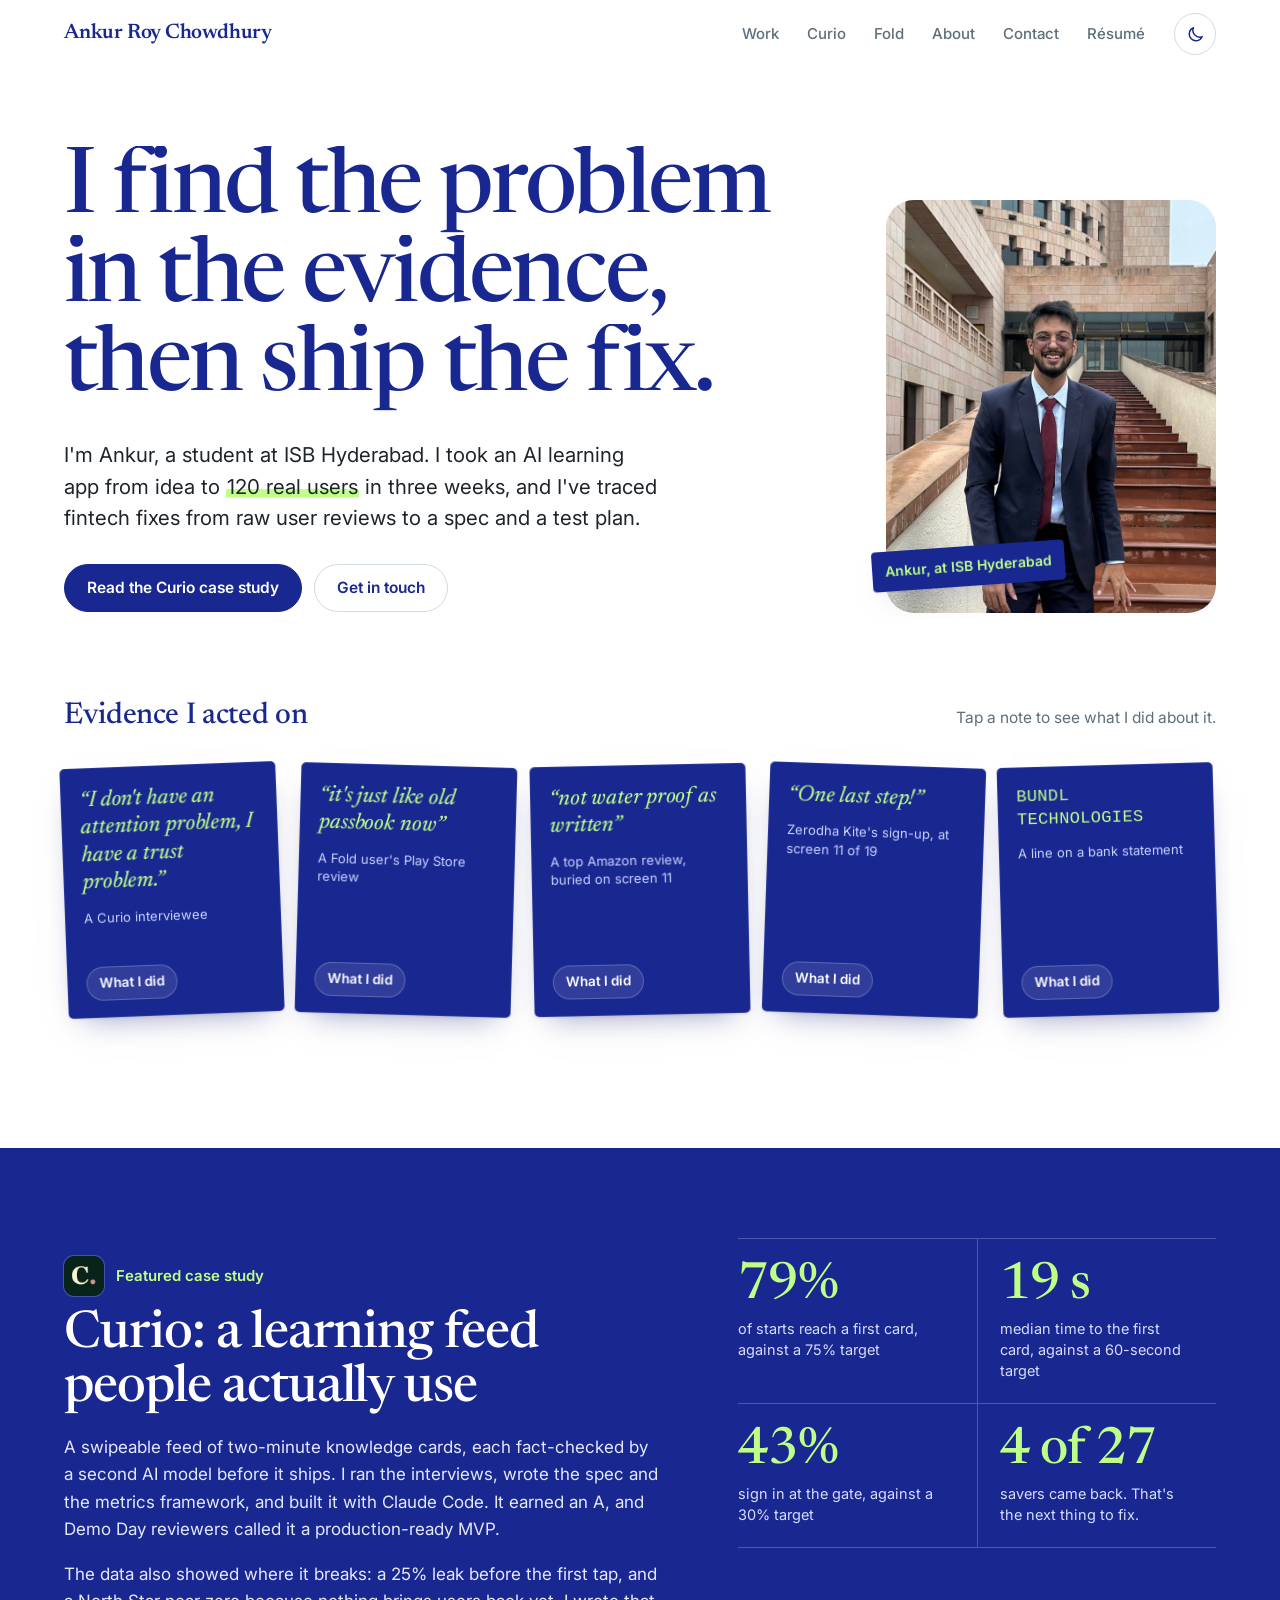
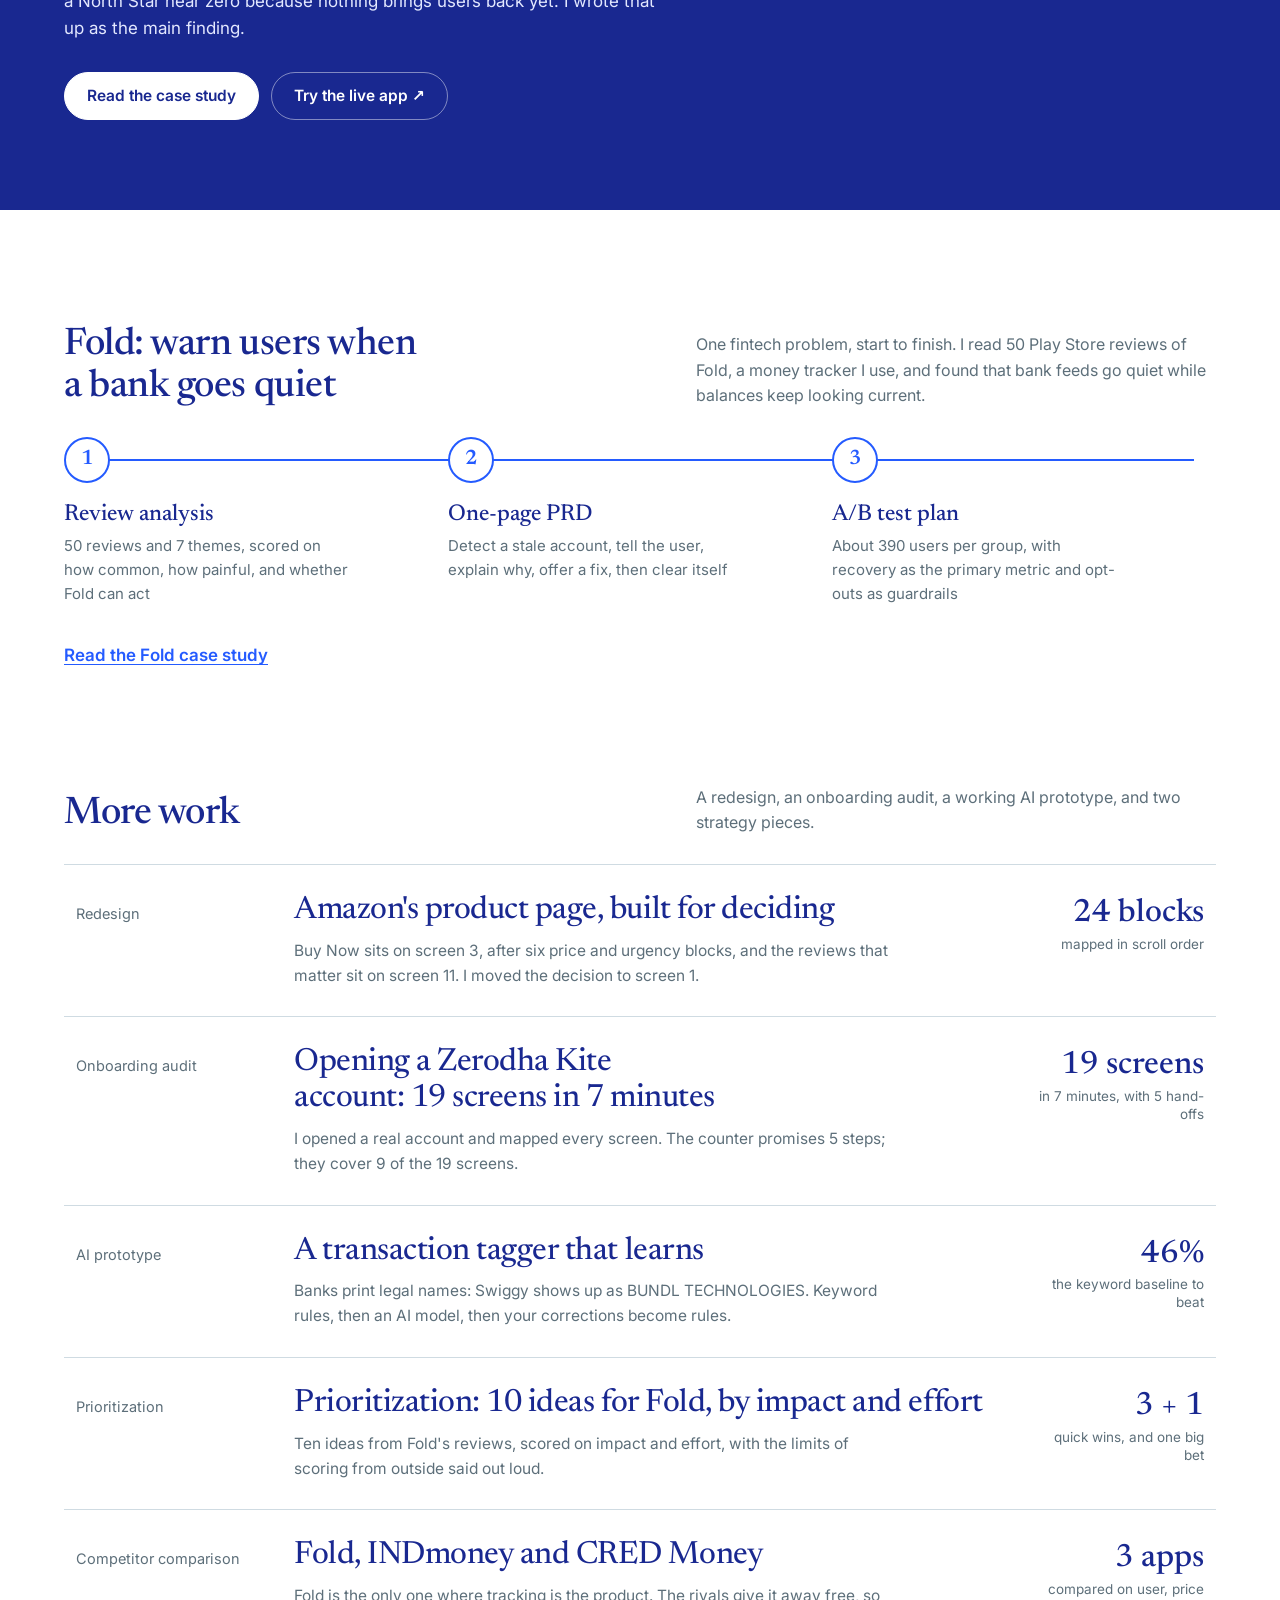
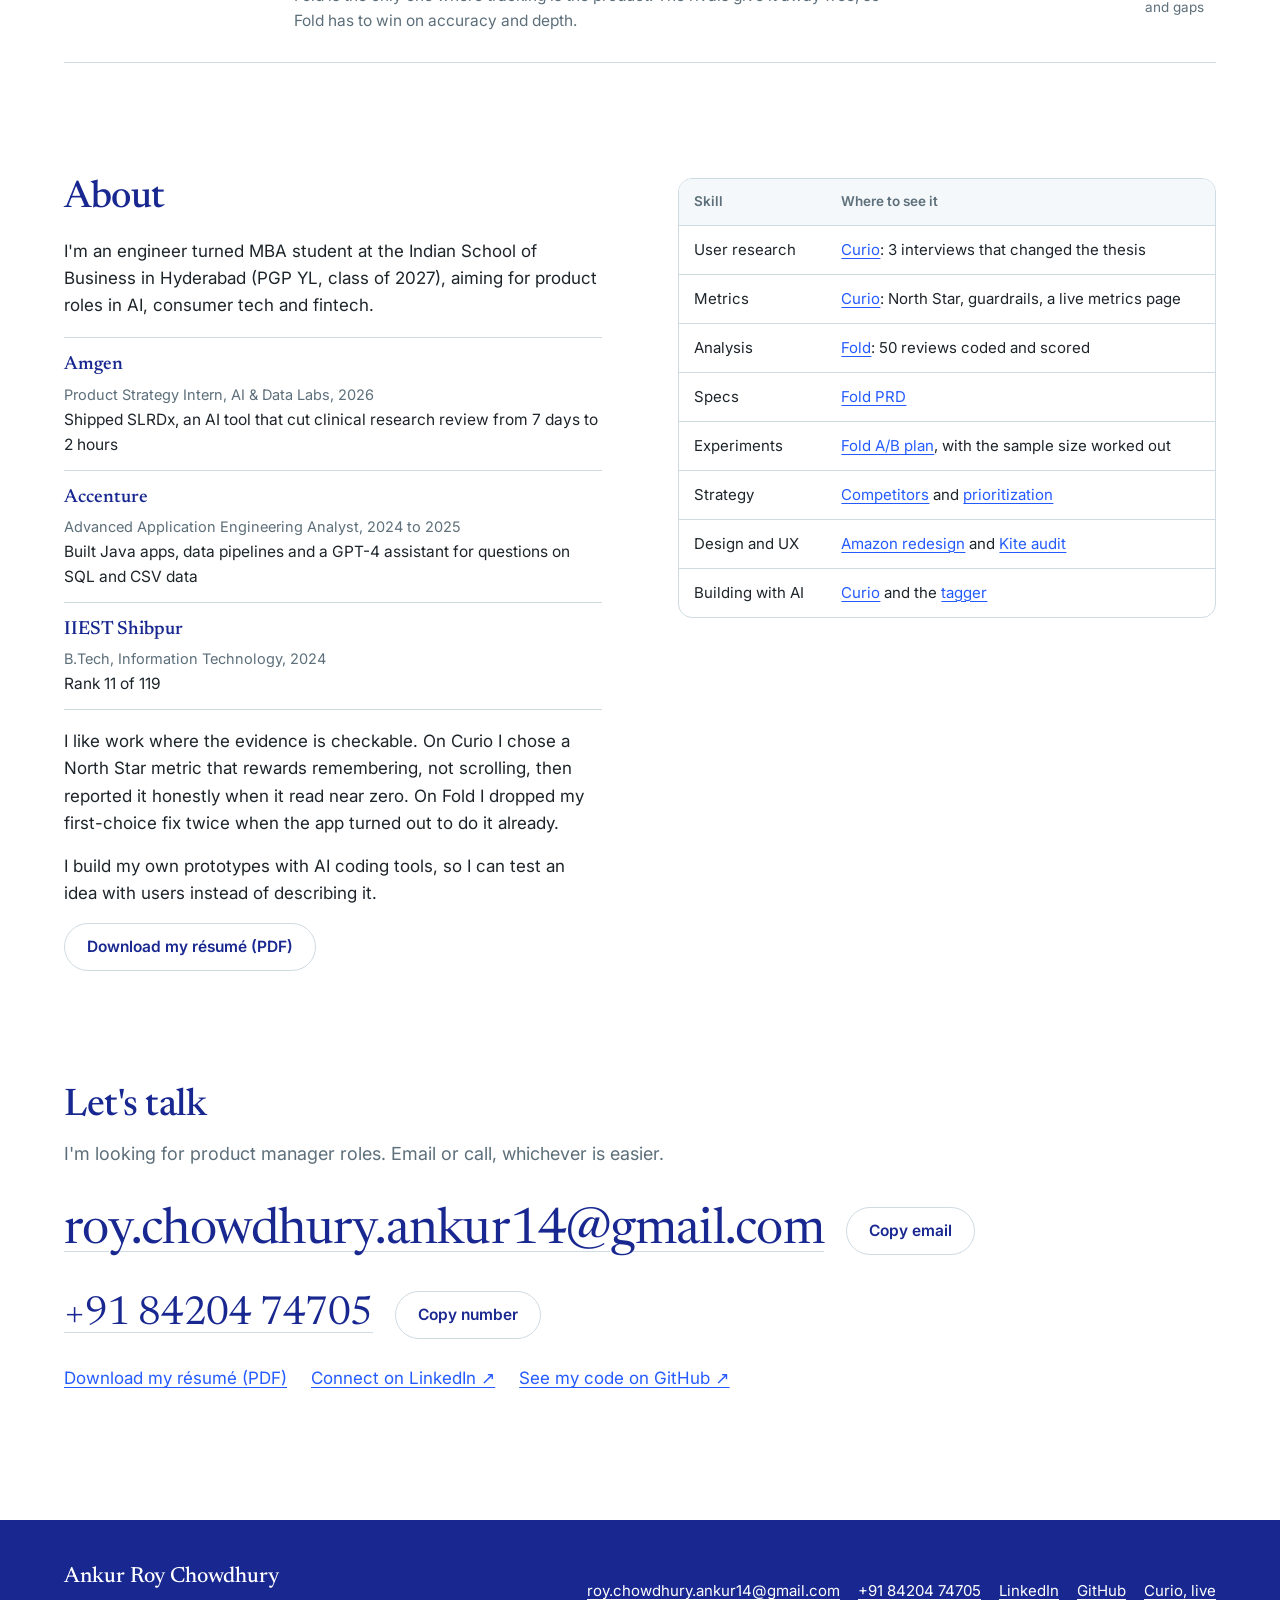
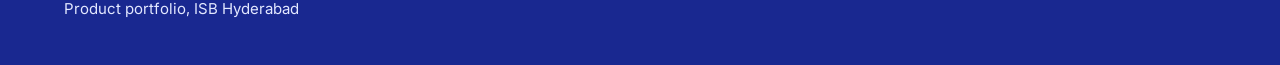
==== commit 2d2e019b: "Add résumé download and work history; use roy.chowdhury.ankur14@gmail.com Co-Authored-By: Claude Opu" ====
--- a/index.html
+++ b/index.html
@@ -9,7 +9,11 @@
 <meta property="og:title" content="Ankur Roy Chowdhury | Product portfolio">
 <meta property="og:description" content="Product portfolio of Ankur Roy Chowdhury, ISB Hyderabad: a live AI product with 120 users, a fintech fix traced from 50 reviews to an A/B test, and audits of Amazon and Zerodha.">
 <meta property="og:type" content="website">
-<meta property="og:image" content="/assets/img/og.png">
+<meta property="og:image" content="https://ankurroychowdhury.vercel.app/assets/img/og.png">
+<meta property="og:image:width" content="1200">
+<meta property="og:image:height" content="630">
+<meta property="og:url" content="https://ankurroychowdhury.vercel.app/">
+<link rel="canonical" href="https://ankurroychowdhury.vercel.app/">
 <meta name="twitter:card" content="summary_large_image">
 <meta name="theme-color" content="#FFFFFF">
 <link rel="icon" href="data:image/svg+xml,%3Csvg xmlns='http://www.w3.org/2000/svg' viewBox='0 0 64 64'%3E%3Crect width='64' height='64' rx='14' fill='%23192890'/%3E%3Crect x='14' y='40' width='36' height='8' rx='1' fill='%23BFFF87'/%3E%3Ctext x='32' y='45' font-family='Georgia,serif' font-size='38' font-weight='600' text-anchor='middle' fill='%23FFFFFF'%3EA%3C/text%3E%3C/svg%3E">
@@ -26,7 +30,7 @@
 <header class="site-head"><div class="wrap head-row">
   <a class="brand" href="/">Ankur Roy Chowdhury</a>
   <nav class="nav" aria-label="Main">
-    <a href="/#work">Work</a><a href="/curio">Curio</a><a href="/fold">Fold</a><a href="/#about">About</a><a href="/#contact">Contact</a>
+    <a href="/#work">Work</a><a href="/curio">Curio</a><a href="/fold">Fold</a><a href="/#about">About</a><a href="/#contact">Contact</a><a href="/Ankur_RoyChowdhury_CV.pdf">Résumé</a>
   </nav>
   <div class="tools">
     <button class="icon-btn" type="button" data-haptics-toggle hidden aria-pressed="true" aria-label="Turn haptics off"><svg viewBox="0 0 24 24" fill="none" stroke="currentColor" stroke-width="1.8" stroke-linecap="round" stroke-linejoin="round" aria-hidden="true" focusable="false"><rect x="8" y="3.5" width="8" height="17" rx="2.2"/><path class="i-wave" d="M4.6 9v6M19.4 9v6M1.9 10.6v2.8M22.1 10.6v2.8"/><path class="i-slash" d="M3.5 3.5l17 17"/></svg></button>
@@ -36,7 +40,7 @@
 </div></header>
 <dialog class="menu" aria-label="Menu">
   <div class="menu-top"><a class="brand" href="/">Ankur Roy Chowdhury</a><button class="icon-btn" type="button" data-close aria-label="Close menu"><svg viewBox="0 0 24 24" fill="none" stroke="currentColor" stroke-width="1.8" stroke-linecap="round" stroke-linejoin="round" aria-hidden="true" focusable="false"><path d="M6 6l12 12M18 6 6 18"/></svg></button></div>
-  <ul class="menu-list"><li style="--i:0"><a href="/curio">Curio<small>A live AI product with 120 users</small></a></li><li style="--i:1"><a href="/fold">Fold<small>From 50 reviews to an A/B test</small></a></li><li style="--i:2"><a href="/amazon">Amazon redesign<small>A product page built for deciding</small></a></li><li style="--i:3"><a href="/kite">Kite onboarding audit<small>19 screens in 7 minutes</small></a></li><li style="--i:4"><a href="/tagger">Tagger prototype<small>An AI tagger that learns</small></a></li><li style="--i:5"><a href="/prioritization">Prioritization<small>10 ideas, 3 quick wins</small></a></li><li style="--i:6"><a href="/competitors">Competitors<small>Fold, INDmoney and CRED Money</small></a></li><li style="--i:7"><a href="/#about">About</a></li><li style="--i:8"><a href="/#contact">Contact</a></li></ul>
+  <ul class="menu-list"><li style="--i:0"><a href="/curio">Curio<small>A live AI product with 120 users</small></a></li><li style="--i:1"><a href="/fold">Fold<small>From 50 reviews to an A/B test</small></a></li><li style="--i:2"><a href="/amazon">Amazon redesign<small>A product page built for deciding</small></a></li><li style="--i:3"><a href="/kite">Kite onboarding audit<small>19 screens in 7 minutes</small></a></li><li style="--i:4"><a href="/tagger">Tagger prototype<small>An AI tagger that learns</small></a></li><li style="--i:5"><a href="/prioritization">Prioritization<small>10 ideas, 3 quick wins</small></a></li><li style="--i:6"><a href="/competitors">Competitors<small>Fold, INDmoney and CRED Money</small></a></li><li style="--i:7"><a href="/#about">About</a></li><li style="--i:8"><a href="/#contact">Contact</a></li><li style="--i:9"><a href="/Ankur_RoyChowdhury_CV.pdf">Résumé<small>One page, PDF</small></a></li></ul>
 </dialog>
 <main id="main">
 
@@ -196,9 +200,15 @@
   <div class="about">
     <div class="about-text">
       <h2 id="about-h">About</h2>
-      <p>I'm a student at the Indian School of Business in Hyderabad, aiming for product roles in consumer tech and fintech.</p>
+      <p>I'm an engineer turned MBA student at the Indian School of Business in Hyderabad (PGP YL, class of 2027), aiming for product roles in AI, consumer tech and fintech.</p>
+      <ul class="exp">
+        <li><b>Amgen</b><span>Product Strategy Intern, AI &amp; Data Labs, 2026</span><span>Shipped SLRDx, an AI tool that cut clinical research review from 7 days to 2 hours</span></li>
+        <li><b>Accenture</b><span>Advanced Application Engineering Analyst, 2024 to 2025</span><span>Built Java apps, data pipelines and a GPT-4 assistant for questions on SQL and CSV data</span></li>
+        <li><b>IIEST Shibpur</b><span>B.Tech, Information Technology, 2024</span><span>Rank 11 of 119</span></li>
+      </ul>
       <p>I like work where the evidence is checkable. On Curio I chose a North Star metric that rewards remembering, not scrolling, then reported it honestly when it read near zero. On Fold I dropped my first-choice fix twice when the app turned out to do it already.</p>
       <p>I build my own prototypes with AI coding tools, so I can test an idea with users instead of describing it.</p>
+      <p><a class="btn ghost" href="/Ankur_RoyChowdhury_CV.pdf">Download my résumé (PDF)</a></p>
     </div>
     <div><div class='table-wrap' tabindex='0' role='region' aria-label='Table: Skill, Where to see it'><table><thead><tr><th scope='col'>Skill</th><th scope='col'>Where to see it</th></tr></thead><tbody><tr><td>User research</td><td><a href='/curio'>Curio</a>: 3 interviews that changed the thesis</td></tr><tr><td>Metrics</td><td><a href='/curio'>Curio</a>: North Star, guardrails, a live metrics page</td></tr><tr><td>Analysis</td><td><a href='/fold#reviews'>Fold</a>: 50 reviews coded and scored</td></tr><tr><td>Specs</td><td><a href='/fold#prd'>Fold PRD</a></td></tr><tr><td>Experiments</td><td><a href='/fold#test'>Fold A/B plan</a>, with the sample size worked out</td></tr><tr><td>Strategy</td><td><a href='/competitors'>Competitors</a> and <a href='/prioritization'>prioritization</a></td></tr><tr><td>Design and UX</td><td><a href='/amazon'>Amazon redesign</a> and <a href='/kite'>Kite audit</a></td></tr><tr><td>Building with AI</td><td><a href='/curio'>Curio</a> and the <a href='/tagger'>tagger</a></td></tr></tbody></table></div></div>
   </div>
@@ -208,20 +218,20 @@
   <h2 id="contact-h">Let's talk</h2>
   <p class="muted contact-lede">I'm looking for product manager roles. Email or call, whichever is easier.</p>
   <div class="contact-box">
-    <a class="email-big" href="mailto:roy.chowdhury.ankur@gmail.com">roy.chowdhury.ankur@gmail.com</a>
-    <button type="button" class="btn ghost" data-copy="roy.chowdhury.ankur@gmail.com" data-copied="Email copied">Copy email</button>
+    <a class="email-big" href="mailto:roy.chowdhury.ankur14@gmail.com">roy.chowdhury.ankur14@gmail.com</a>
+    <button type="button" class="btn ghost" data-copy="roy.chowdhury.ankur14@gmail.com" data-copied="Email copied">Copy email</button>
   </div>
   <div class="contact-box">
     <a class="phone-big" href="tel:+918420474705">+91 84204 74705</a>
     <button type="button" class="btn ghost" data-copy="+91 84204 74705" data-copied="Number copied">Copy number</button>
   </div>
-  <p class="contact-more"><a href="https://www.linkedin.com/in/ankurrc/">Connect on LinkedIn ↗</a><a href="https://github.com/arcy1410">See my code on GitHub ↗</a></p>
+  <p class="contact-more"><a href="/Ankur_RoyChowdhury_CV.pdf">Download my résumé (PDF)</a><a href="https://www.linkedin.com/in/ankurrc/">Connect on LinkedIn ↗</a><a href="https://github.com/arcy1410">See my code on GitHub ↗</a></p>
 </section>
 
 </main>
 <footer class="site-foot"><div class="wrap">
   <div><strong>Ankur Roy Chowdhury</strong><span>Product portfolio, ISB Hyderabad</span></div>
-  <div class="foot-links"><a href="mailto:roy.chowdhury.ankur@gmail.com">roy.chowdhury.ankur@gmail.com</a><a href="tel:+918420474705">+91 84204 74705</a><a href="https://www.linkedin.com/in/ankurrc/">LinkedIn</a><a href="https://github.com/arcy1410">GitHub</a><a href="https://curio-three-iota.vercel.app/">Curio, live</a></div>
+  <div class="foot-links"><a href="mailto:roy.chowdhury.ankur14@gmail.com">roy.chowdhury.ankur14@gmail.com</a><a href="tel:+918420474705">+91 84204 74705</a><a href="https://www.linkedin.com/in/ankurrc/">LinkedIn</a><a href="https://github.com/arcy1410">GitHub</a><a href="https://curio-three-iota.vercel.app/">Curio, live</a></div>
 </div></footer>
 </body>
 </html>
--- a/assets/site.css
+++ b/assets/site.css
@@ -428,3 +428,7 @@
 .contact-box + .contact-box { margin-top: 12px; }
 .phone-big { font-family: var(--font-display); font-size: clamp(24px, 3.4vw, 40px); color: var(--head); text-decoration-color: var(--rule); text-underline-offset: 8px; letter-spacing: -.01em; font-variant-numeric: tabular-nums; white-space: nowrap; }
 .phone-big:hover { text-decoration-color: var(--accent); }
+.exp { list-style: none; margin: 18px 0; padding: 0; display: flex; flex-direction: column; border-top: 1px solid var(--rule); }
+.exp li { display: flex; flex-direction: column; gap: 2px; padding: 12px 0; border-bottom: 1px solid var(--rule); font-size: 15.5px; }
+.exp b { color: var(--head); font-family: var(--font-display); font-size: 19px; font-weight: 550; }
+.exp span:first-of-type { color: var(--muted); font-size: 14.5px; }
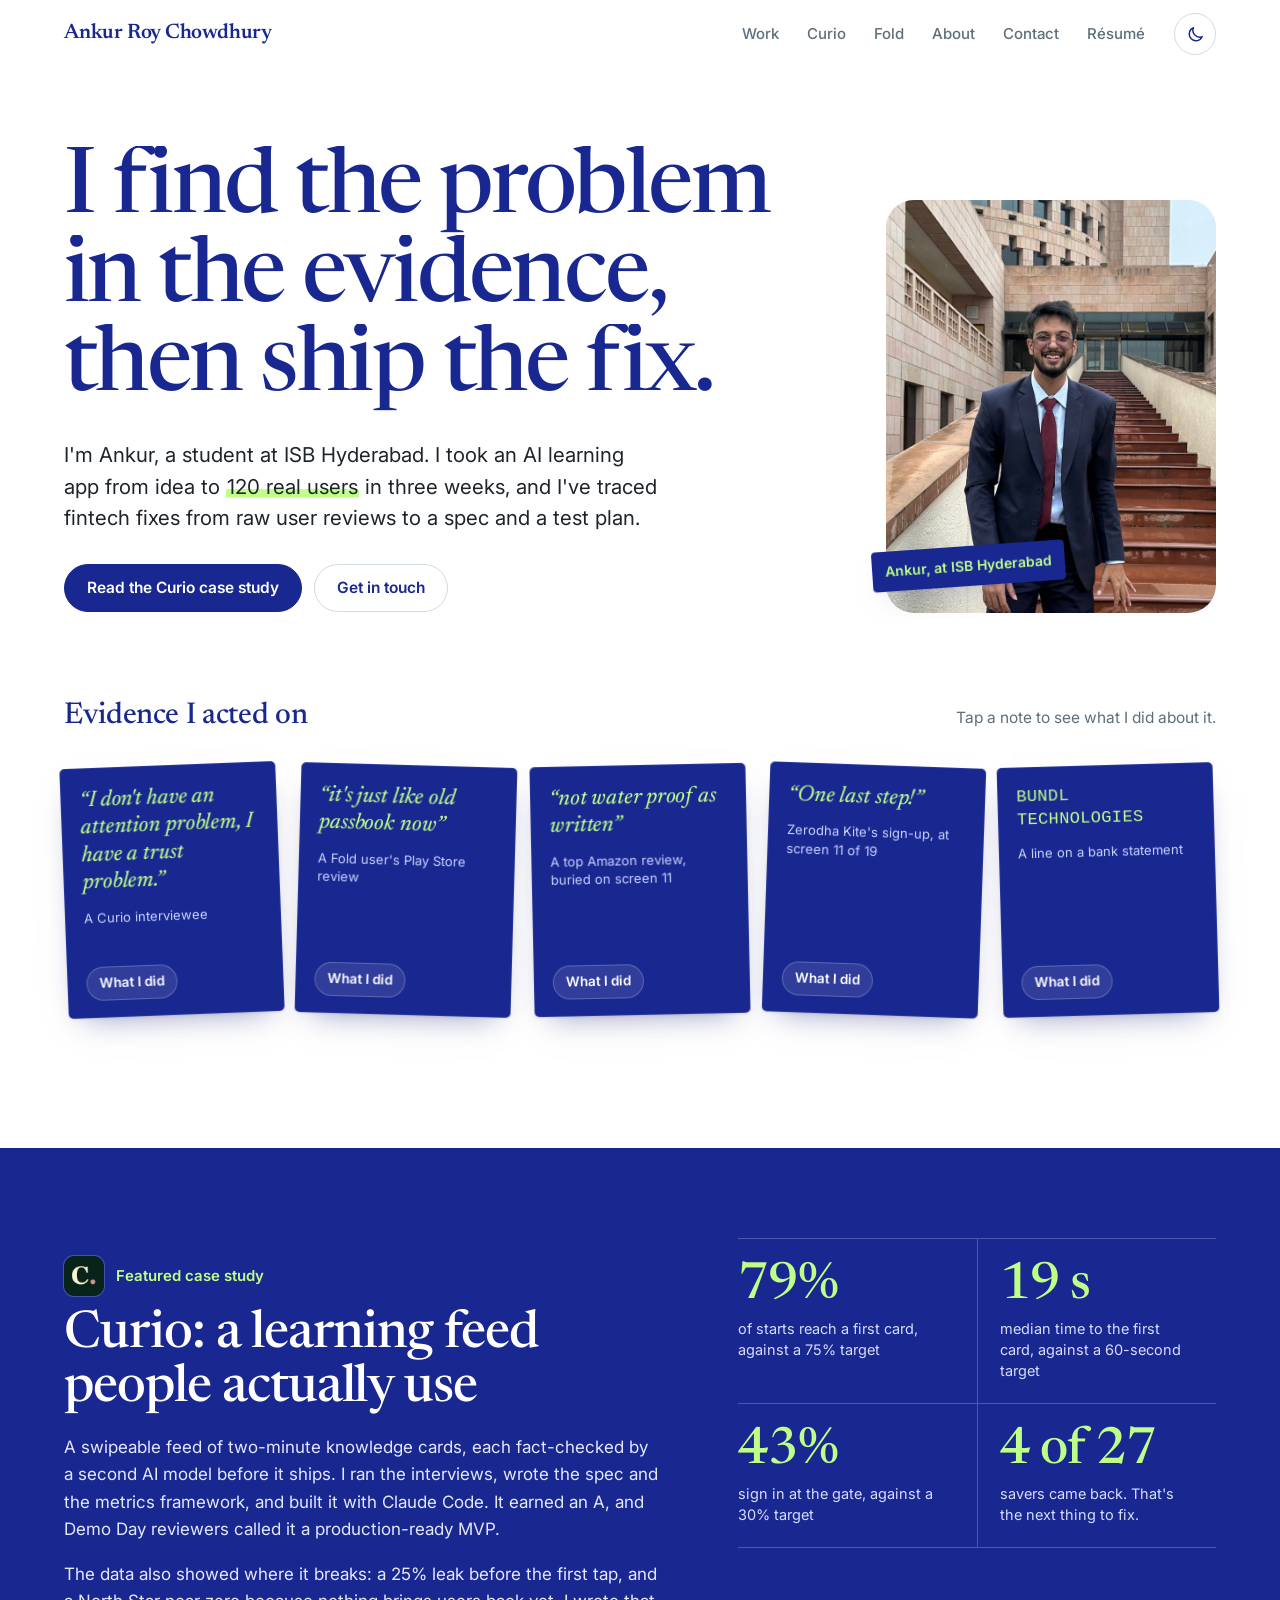
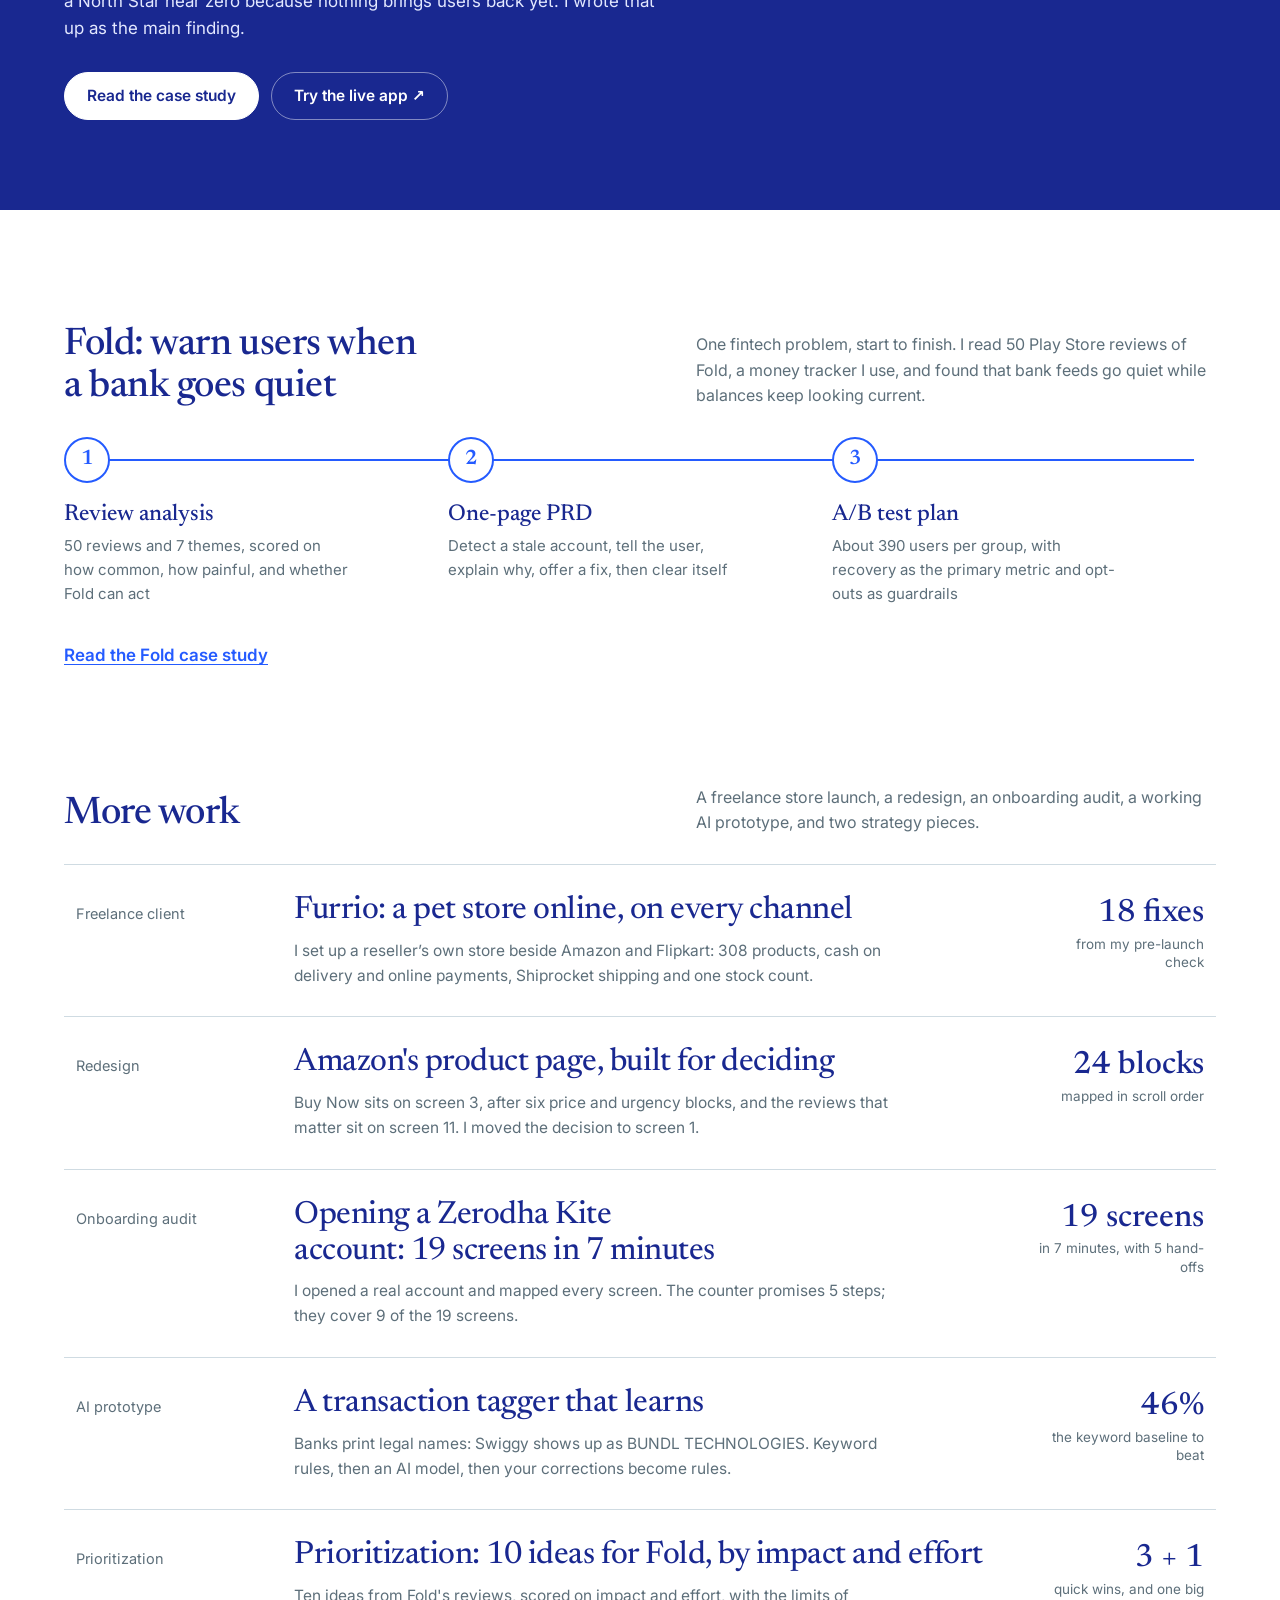
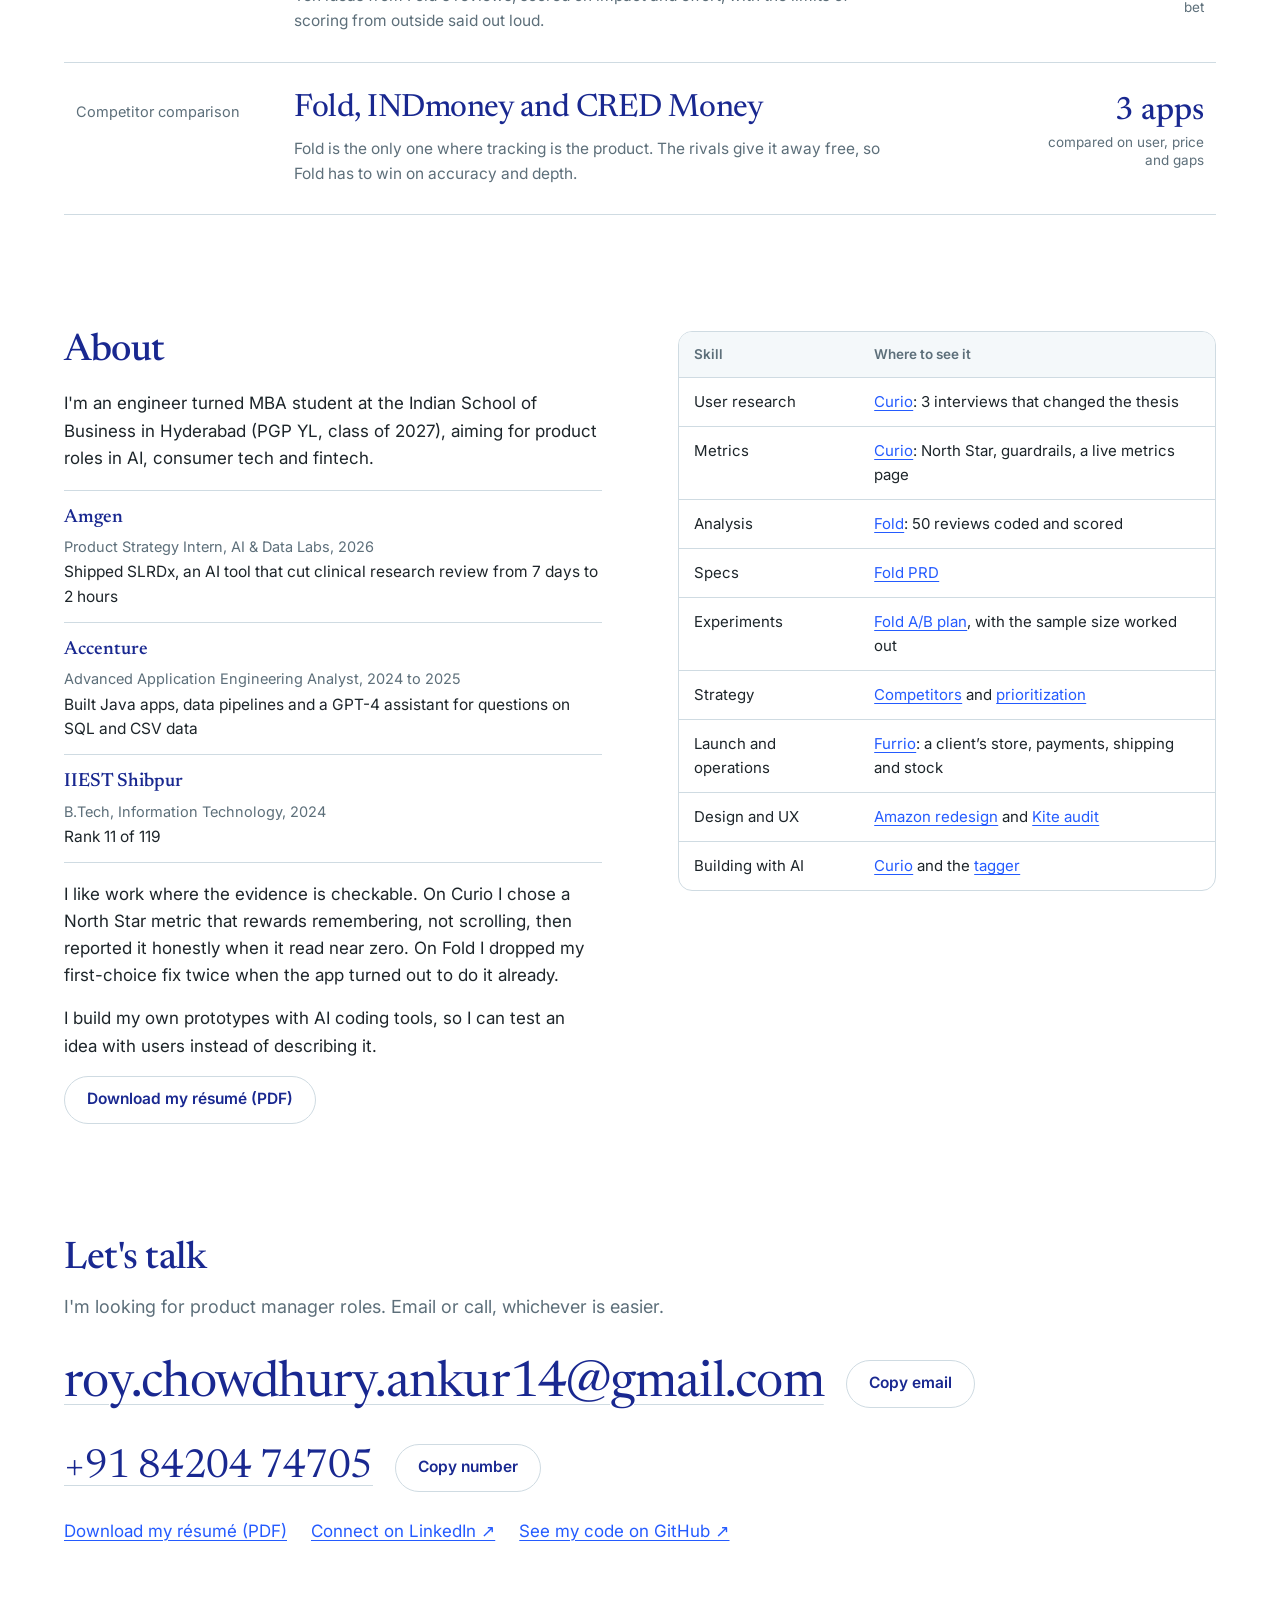
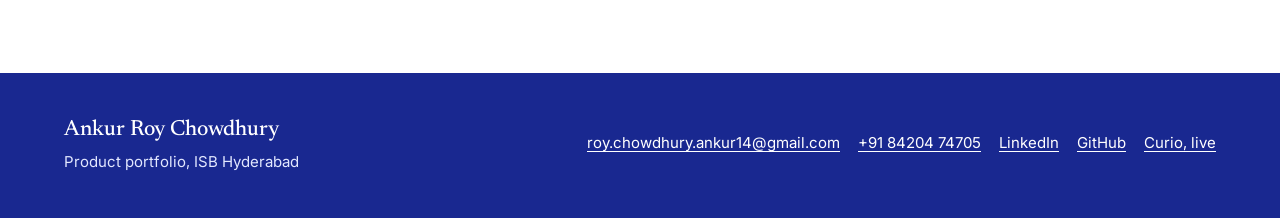
==== commit df7343c9: "Add the Furrio freelance case study: an omnichannel store launch New /furrio page in Furrio's own pa" ====
--- a/index.html
+++ b/index.html
@@ -40,7 +40,7 @@
 </div></header>
 <dialog class="menu" aria-label="Menu">
   <div class="menu-top"><a class="brand" href="/">Ankur Roy Chowdhury</a><button class="icon-btn" type="button" data-close aria-label="Close menu"><svg viewBox="0 0 24 24" fill="none" stroke="currentColor" stroke-width="1.8" stroke-linecap="round" stroke-linejoin="round" aria-hidden="true" focusable="false"><path d="M6 6l12 12M18 6 6 18"/></svg></button></div>
-  <ul class="menu-list"><li style="--i:0"><a href="/curio">Curio<small>A live AI product with 120 users</small></a></li><li style="--i:1"><a href="/fold">Fold<small>From 50 reviews to an A/B test</small></a></li><li style="--i:2"><a href="/amazon">Amazon redesign<small>A product page built for deciding</small></a></li><li style="--i:3"><a href="/kite">Kite onboarding audit<small>19 screens in 7 minutes</small></a></li><li style="--i:4"><a href="/tagger">Tagger prototype<small>An AI tagger that learns</small></a></li><li style="--i:5"><a href="/prioritization">Prioritization<small>10 ideas, 3 quick wins</small></a></li><li style="--i:6"><a href="/competitors">Competitors<small>Fold, INDmoney and CRED Money</small></a></li><li style="--i:7"><a href="/#about">About</a></li><li style="--i:8"><a href="/#contact">Contact</a></li><li style="--i:9"><a href="/Ankur_RoyChowdhury_CV.pdf">Résumé<small>One page, PDF</small></a></li></ul>
+  <ul class="menu-list"><li style="--i:0"><a href="/curio">Curio<small>A live AI product with 120 users</small></a></li><li style="--i:1"><a href="/fold">Fold<small>From 50 reviews to an A/B test</small></a></li><li style="--i:2"><a href="/furrio">Furrio<small>A freelance store launch</small></a></li><li style="--i:3"><a href="/amazon">Amazon redesign<small>A product page built for deciding</small></a></li><li style="--i:4"><a href="/kite">Kite onboarding audit<small>19 screens in 7 minutes</small></a></li><li style="--i:5"><a href="/tagger">Tagger prototype<small>An AI tagger that learns</small></a></li><li style="--i:6"><a href="/prioritization">Prioritization<small>10 ideas, 3 quick wins</small></a></li><li style="--i:7"><a href="/competitors">Competitors<small>Fold, INDmoney and CRED Money</small></a></li><li style="--i:8"><a href="/#about">About</a></li><li style="--i:9"><a href="/#contact">Contact</a></li><li style="--i:10"><a href="/Ankur_RoyChowdhury_CV.pdf">Résumé<small>One page, PDF</small></a></li></ul>
 </dialog>
 <main id="main">
 
@@ -166,8 +166,13 @@
 </section>
 
 <section class="section wrap" aria-labelledby="more-h">
-  <div class="section-head"><h2 id="more-h">More work</h2><p>A redesign, an onboarding audit, a working AI prototype, and two strategy pieces.</p></div>
+  <div class="section-head"><h2 id="more-h">More work</h2><p>A freelance store launch, a redesign, an onboarding audit, a working AI prototype, and two strategy pieces.</p></div>
   <ul class="index">
+    <li><a href="/furrio">
+      <span class="kind">Freelance client</span>
+      <div class="main"><h3 data-vt="furrio"><span>Furrio: a pet store online, on every channel</span></h3><p>I set up a reseller&rsquo;s own store beside Amazon and Flipkart: 308 products, cash on delivery and online payments, Shiprocket shipping and one stock count.</p></div>
+      <span class="fig"><b>18 fixes</b><span>from my pre-launch check</span></span>
+    </a></li>
     <li><a href="/amazon">
       <span class="kind">Redesign</span>
       <div class="main"><h3 data-vt="amazon"><span>Amazon's product page, built for deciding</span></h3><p>Buy Now sits on screen 3, after six price and urgency blocks, and the reviews that matter sit on screen 11. I moved the decision to screen 1.</p></div>
@@ -210,7 +215,7 @@
       <p>I build my own prototypes with AI coding tools, so I can test an idea with users instead of describing it.</p>
       <p><a class="btn ghost" href="/Ankur_RoyChowdhury_CV.pdf">Download my résumé (PDF)</a></p>
     </div>
-    <div><div class='table-wrap' tabindex='0' role='region' aria-label='Table: Skill, Where to see it'><table><thead><tr><th scope='col'>Skill</th><th scope='col'>Where to see it</th></tr></thead><tbody><tr><td>User research</td><td><a href='/curio'>Curio</a>: 3 interviews that changed the thesis</td></tr><tr><td>Metrics</td><td><a href='/curio'>Curio</a>: North Star, guardrails, a live metrics page</td></tr><tr><td>Analysis</td><td><a href='/fold#reviews'>Fold</a>: 50 reviews coded and scored</td></tr><tr><td>Specs</td><td><a href='/fold#prd'>Fold PRD</a></td></tr><tr><td>Experiments</td><td><a href='/fold#test'>Fold A/B plan</a>, with the sample size worked out</td></tr><tr><td>Strategy</td><td><a href='/competitors'>Competitors</a> and <a href='/prioritization'>prioritization</a></td></tr><tr><td>Design and UX</td><td><a href='/amazon'>Amazon redesign</a> and <a href='/kite'>Kite audit</a></td></tr><tr><td>Building with AI</td><td><a href='/curio'>Curio</a> and the <a href='/tagger'>tagger</a></td></tr></tbody></table></div></div>
+    <div><div class='table-wrap' tabindex='0' role='region' aria-label='Table: Skill, Where to see it'><table><thead><tr><th scope='col'>Skill</th><th scope='col'>Where to see it</th></tr></thead><tbody><tr><td>User research</td><td><a href='/curio'>Curio</a>: 3 interviews that changed the thesis</td></tr><tr><td>Metrics</td><td><a href='/curio'>Curio</a>: North Star, guardrails, a live metrics page</td></tr><tr><td>Analysis</td><td><a href='/fold#reviews'>Fold</a>: 50 reviews coded and scored</td></tr><tr><td>Specs</td><td><a href='/fold#prd'>Fold PRD</a></td></tr><tr><td>Experiments</td><td><a href='/fold#test'>Fold A/B plan</a>, with the sample size worked out</td></tr><tr><td>Strategy</td><td><a href='/competitors'>Competitors</a> and <a href='/prioritization'>prioritization</a></td></tr><tr><td>Launch and operations</td><td><a href='/furrio'>Furrio</a>: a client&rsquo;s store, payments, shipping and stock</td></tr><tr><td>Design and UX</td><td><a href='/amazon'>Amazon redesign</a> and <a href='/kite'>Kite audit</a></td></tr><tr><td>Building with AI</td><td><a href='/curio'>Curio</a> and the <a href='/tagger'>tagger</a></td></tr></tbody></table></div></div>
   </div>
 </section>
 
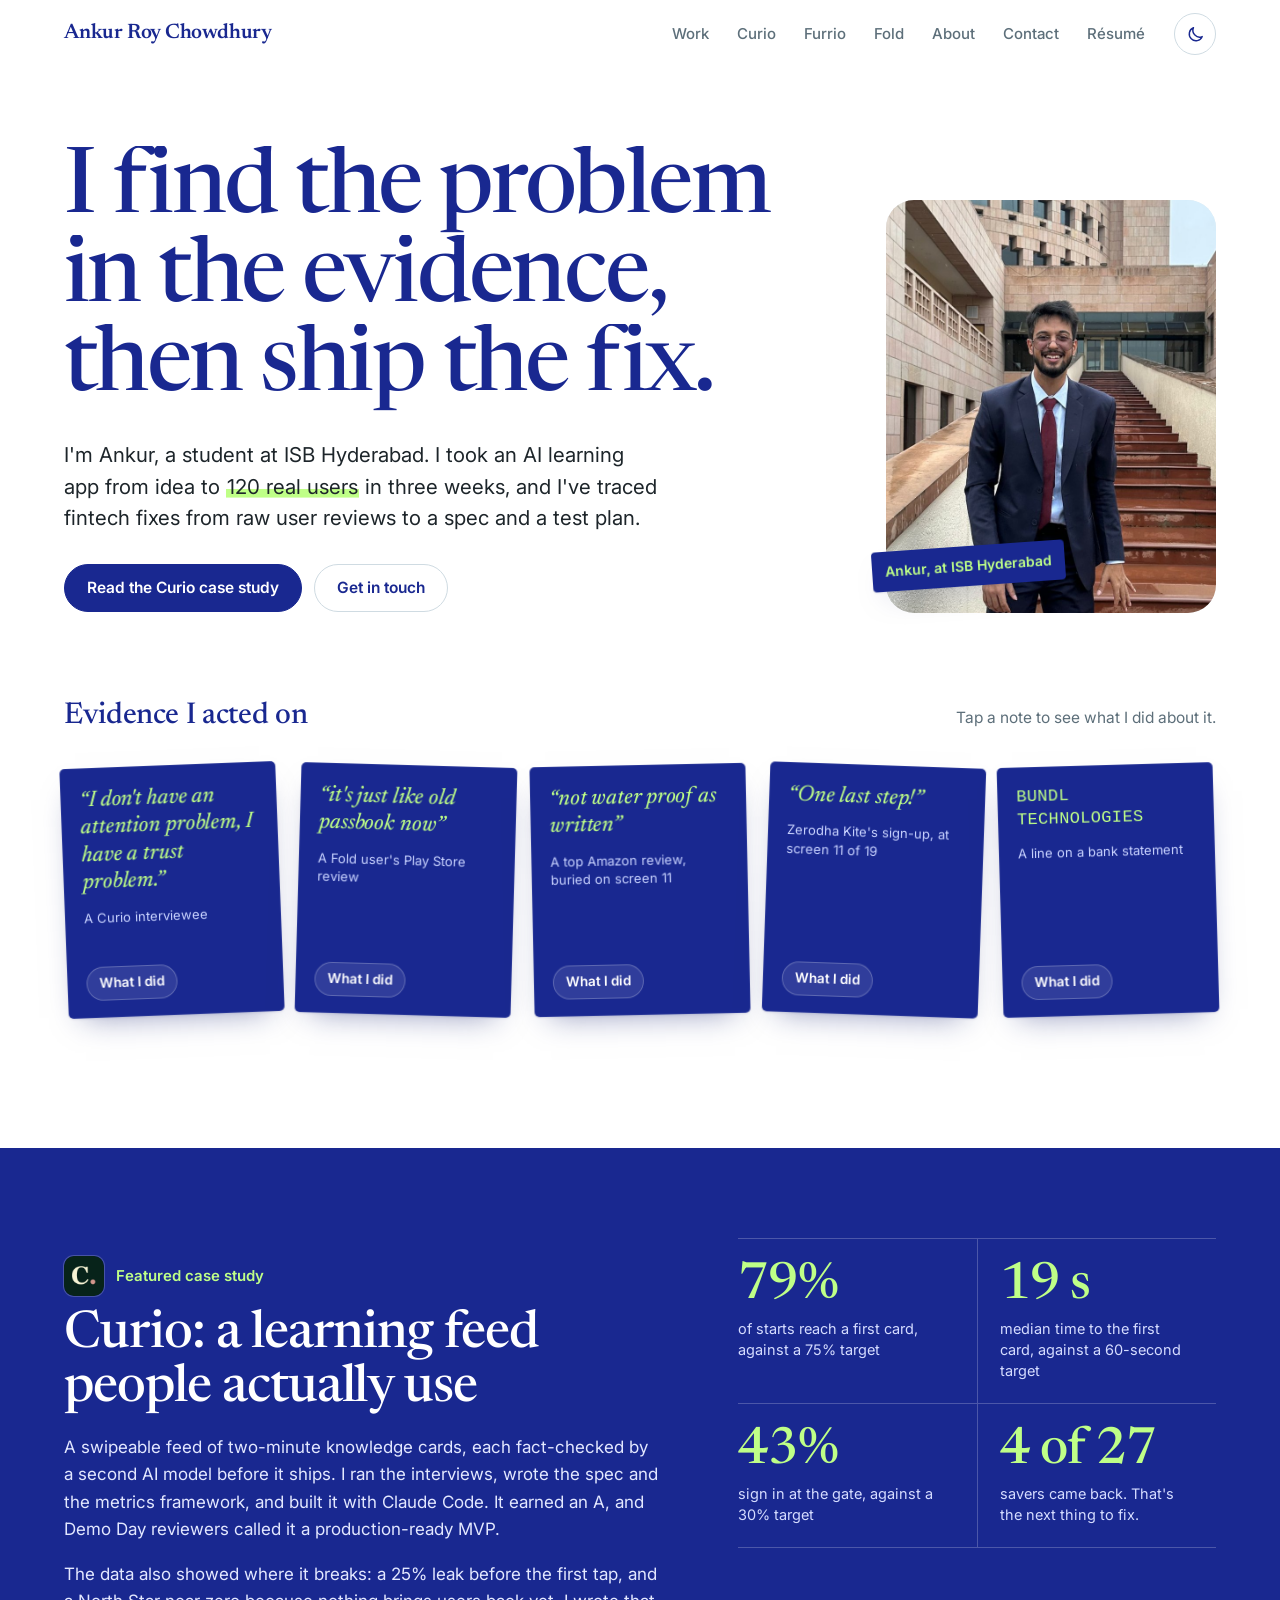
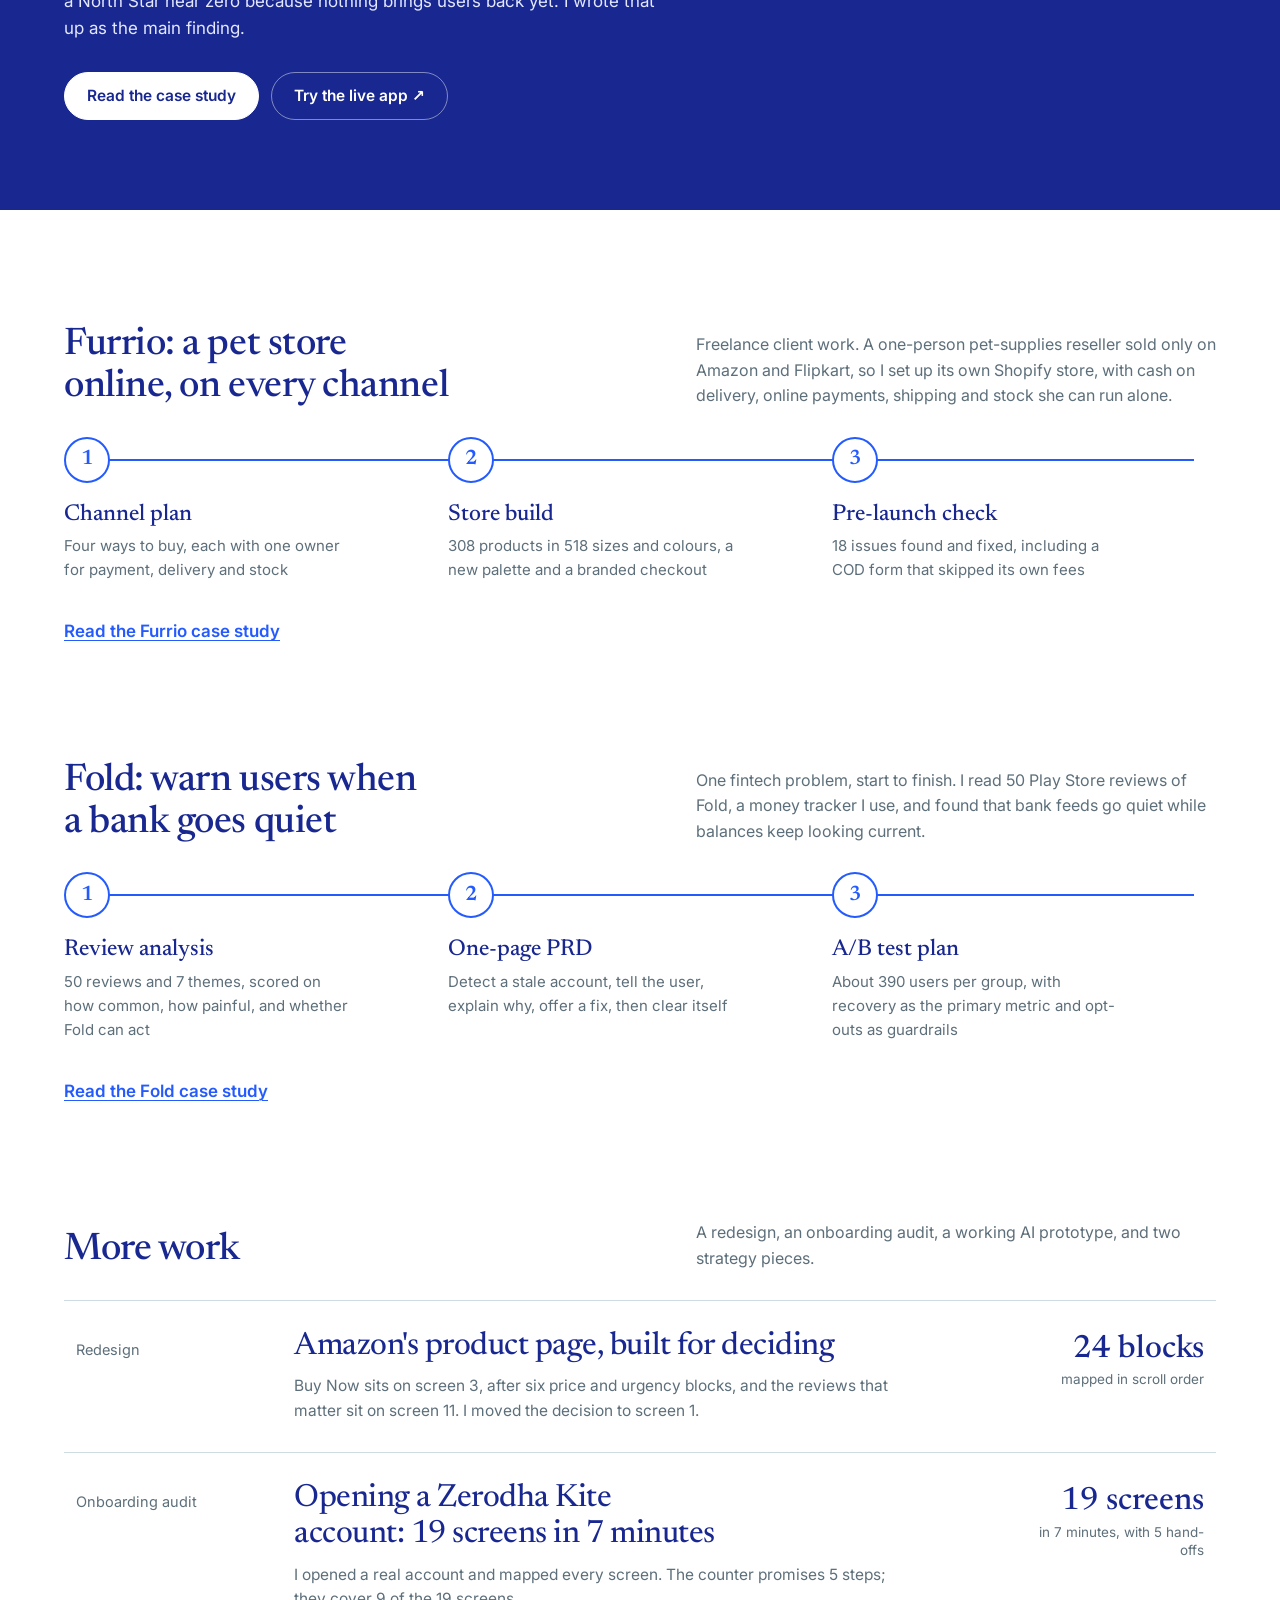
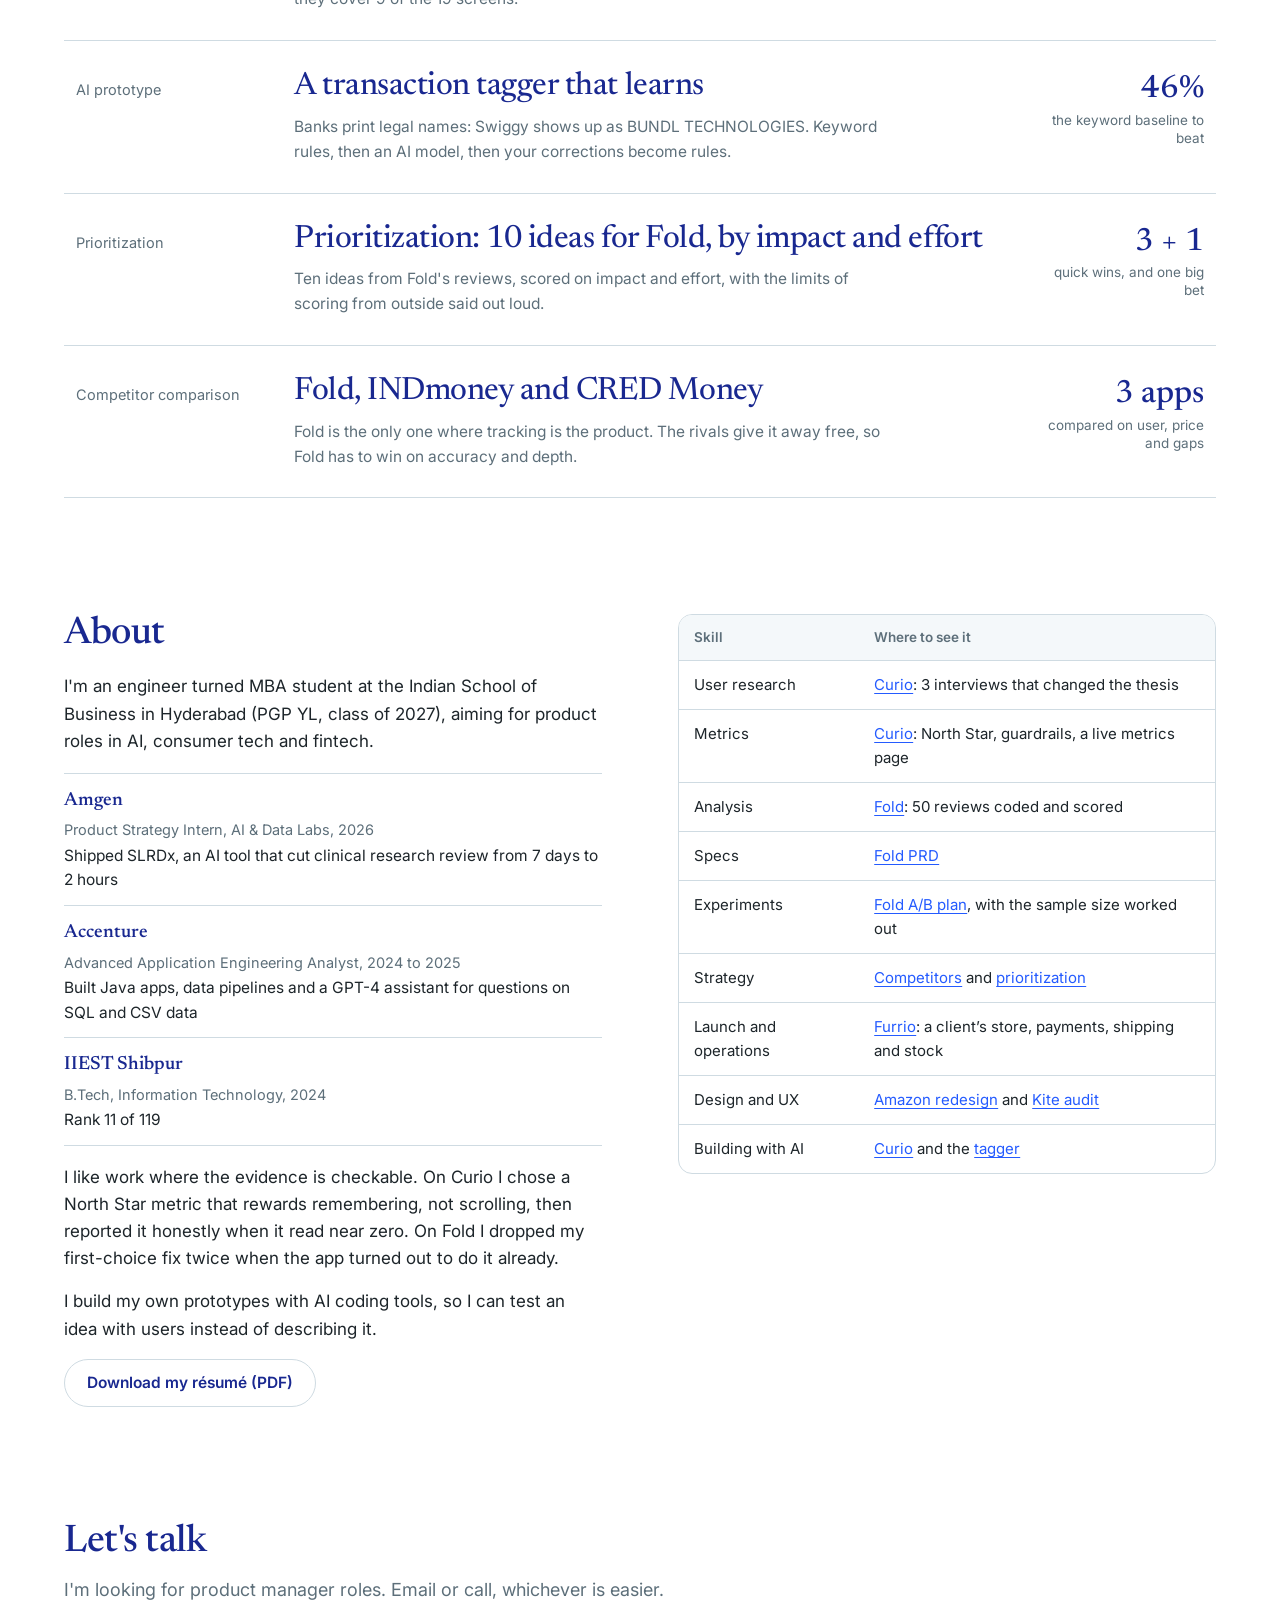
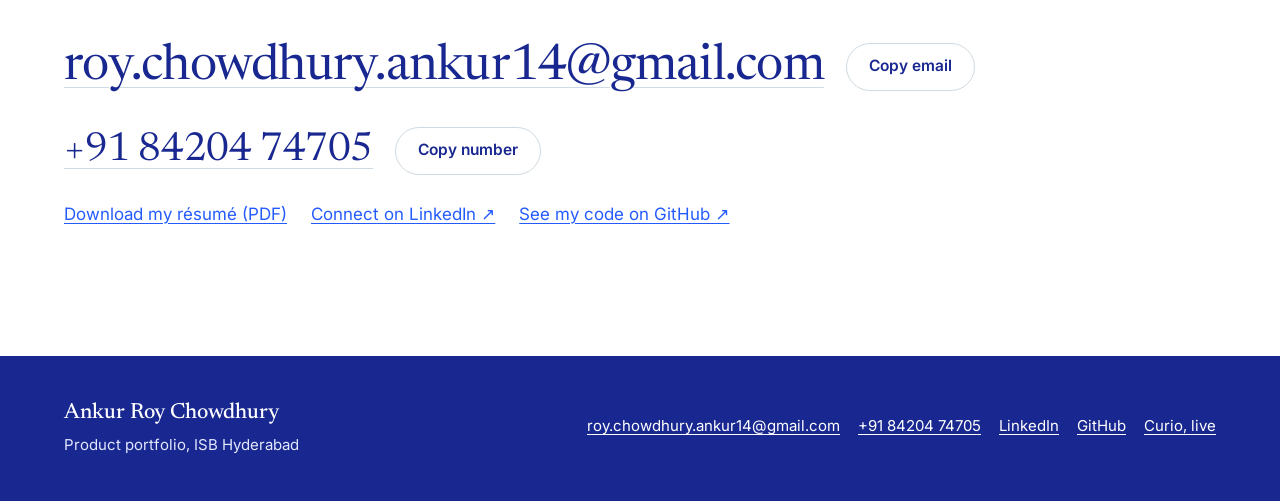
==== commit d845f259: "Put Furrio between Curio and Fold: header, menu and home page - Header nav and menu on every page no" ====
--- a/index.html
+++ b/index.html
@@ -30,7 +30,7 @@
 <header class="site-head"><div class="wrap head-row">
   <a class="brand" href="/">Ankur Roy Chowdhury</a>
   <nav class="nav" aria-label="Main">
-    <a href="/#work">Work</a><a href="/curio">Curio</a><a href="/fold">Fold</a><a href="/#about">About</a><a href="/#contact">Contact</a><a href="/Ankur_RoyChowdhury_CV.pdf">Résumé</a>
+    <a href="/#work">Work</a><a href="/curio">Curio</a><a href="/furrio">Furrio</a><a href="/fold">Fold</a><a href="/#about">About</a><a href="/#contact">Contact</a><a href="/Ankur_RoyChowdhury_CV.pdf">Résumé</a>
   </nav>
   <div class="tools">
     <button class="icon-btn" type="button" data-haptics-toggle hidden aria-pressed="true" aria-label="Turn haptics off"><svg viewBox="0 0 24 24" fill="none" stroke="currentColor" stroke-width="1.8" stroke-linecap="round" stroke-linejoin="round" aria-hidden="true" focusable="false"><rect x="8" y="3.5" width="8" height="17" rx="2.2"/><path class="i-wave" d="M4.6 9v6M19.4 9v6M1.9 10.6v2.8M22.1 10.6v2.8"/><path class="i-slash" d="M3.5 3.5l17 17"/></svg></button>
@@ -40,7 +40,7 @@
 </div></header>
 <dialog class="menu" aria-label="Menu">
   <div class="menu-top"><a class="brand" href="/">Ankur Roy Chowdhury</a><button class="icon-btn" type="button" data-close aria-label="Close menu"><svg viewBox="0 0 24 24" fill="none" stroke="currentColor" stroke-width="1.8" stroke-linecap="round" stroke-linejoin="round" aria-hidden="true" focusable="false"><path d="M6 6l12 12M18 6 6 18"/></svg></button></div>
-  <ul class="menu-list"><li style="--i:0"><a href="/curio">Curio<small>A live AI product with 120 users</small></a></li><li style="--i:1"><a href="/fold">Fold<small>From 50 reviews to an A/B test</small></a></li><li style="--i:2"><a href="/furrio">Furrio<small>A freelance store launch</small></a></li><li style="--i:3"><a href="/amazon">Amazon redesign<small>A product page built for deciding</small></a></li><li style="--i:4"><a href="/kite">Kite onboarding audit<small>19 screens in 7 minutes</small></a></li><li style="--i:5"><a href="/tagger">Tagger prototype<small>An AI tagger that learns</small></a></li><li style="--i:6"><a href="/prioritization">Prioritization<small>10 ideas, 3 quick wins</small></a></li><li style="--i:7"><a href="/competitors">Competitors<small>Fold, INDmoney and CRED Money</small></a></li><li style="--i:8"><a href="/#about">About</a></li><li style="--i:9"><a href="/#contact">Contact</a></li><li style="--i:10"><a href="/Ankur_RoyChowdhury_CV.pdf">Résumé<small>One page, PDF</small></a></li></ul>
+  <ul class="menu-list"><li style="--i:0"><a href="/curio">Curio<small>A live AI product with 120 users</small></a></li><li style="--i:1"><a href="/furrio">Furrio<small>A freelance store launch</small></a></li><li style="--i:2"><a href="/fold">Fold<small>From 50 reviews to an A/B test</small></a></li><li style="--i:3"><a href="/amazon">Amazon redesign<small>A product page built for deciding</small></a></li><li style="--i:4"><a href="/kite">Kite onboarding audit<small>19 screens in 7 minutes</small></a></li><li style="--i:5"><a href="/tagger">Tagger prototype<small>An AI tagger that learns</small></a></li><li style="--i:6"><a href="/prioritization">Prioritization<small>10 ideas, 3 quick wins</small></a></li><li style="--i:7"><a href="/competitors">Competitors<small>Fold, INDmoney and CRED Money</small></a></li><li style="--i:8"><a href="/#about">About</a></li><li style="--i:9"><a href="/#contact">Contact</a></li><li style="--i:10"><a href="/Ankur_RoyChowdhury_CV.pdf">Résumé<small>One page, PDF</small></a></li></ul>
 </dialog>
 <main id="main">
 
@@ -152,6 +152,19 @@
   </div>
 </section>
 
+<section class="section wrap" aria-labelledby="furrio-h">
+  <div class="section-head">
+    <h2 id="furrio-h" data-vt="furrio">Furrio: a pet store online, on every channel</h2>
+    <p>Freelance client work. A one-person pet-supplies reseller sold only on Amazon and Flipkart, so I set up its own Shopify store, with cash on delivery, online payments, shipping and stock she can run alone.</p>
+  </div>
+  <ol class="seq">
+    <li><a href="/furrio#channels"><span class="num">1</span><span class="txt"><strong>Channel plan</strong><span class="d">Four ways to buy, each with one owner for payment, delivery and stock</span></span></a></li>
+    <li><a href="/furrio#build"><span class="num">2</span><span class="txt"><strong>Store build</strong><span class="d">308 products in 518 sizes and colours, a new palette and a branded checkout</span></span></a></li>
+    <li><a href="/furrio#check"><span class="num">3</span><span class="txt"><strong>Pre-launch check</strong><span class="d">18 issues found and fixed, including a COD form that skipped its own fees</span></span></a></li>
+  </ol>
+  <a class="more-link" href="/furrio">Read the Furrio case study</a>
+</section>
+
 <section class="section wrap" aria-labelledby="fold-h">
   <div class="section-head">
     <h2 id="fold-h" data-vt="fold">Fold: warn users when a bank goes quiet</h2>
@@ -166,13 +179,8 @@
 </section>
 
 <section class="section wrap" aria-labelledby="more-h">
-  <div class="section-head"><h2 id="more-h">More work</h2><p>A freelance store launch, a redesign, an onboarding audit, a working AI prototype, and two strategy pieces.</p></div>
+  <div class="section-head"><h2 id="more-h">More work</h2><p>A redesign, an onboarding audit, a working AI prototype, and two strategy pieces.</p></div>
   <ul class="index">
-    <li><a href="/furrio">
-      <span class="kind">Freelance client</span>
-      <div class="main"><h3 data-vt="furrio"><span>Furrio: a pet store online, on every channel</span></h3><p>I set up a reseller&rsquo;s own store beside Amazon and Flipkart: 308 products, cash on delivery and online payments, Shiprocket shipping and one stock count.</p></div>
-      <span class="fig"><b>18 fixes</b><span>from my pre-launch check</span></span>
-    </a></li>
     <li><a href="/amazon">
       <span class="kind">Redesign</span>
       <div class="main"><h3 data-vt="amazon"><span>Amazon's product page, built for deciding</span></h3><p>Buy Now sits on screen 3, after six price and urgency blocks, and the reviews that matter sit on screen 11. I moved the decision to screen 1.</p></div>
--- a/assets/site.css
+++ b/assets/site.css
@@ -384,9 +384,12 @@
   .inshort li { rotate: 0deg; }
   .shots { grid-template-columns: minmax(0, 1fr); max-width: 380px; }
 }
-@media (max-width: 760px) {
+/* Seven header links need about 860px; below that the menu button takes over. */
+@media (max-width: 880px) {
   .nav { display: none; }
   .menu-btn { display: inline-grid; }
+}
+@media (max-width: 760px) {
   .seq { grid-template-columns: minmax(0, 1fr); gap: 22px; }
   .seq::before, .seq::after { left: 22px; right: auto; top: 22px; bottom: 22px; width: 2px; height: auto; }
   .seq::after { transform-origin: 50% 0; }
